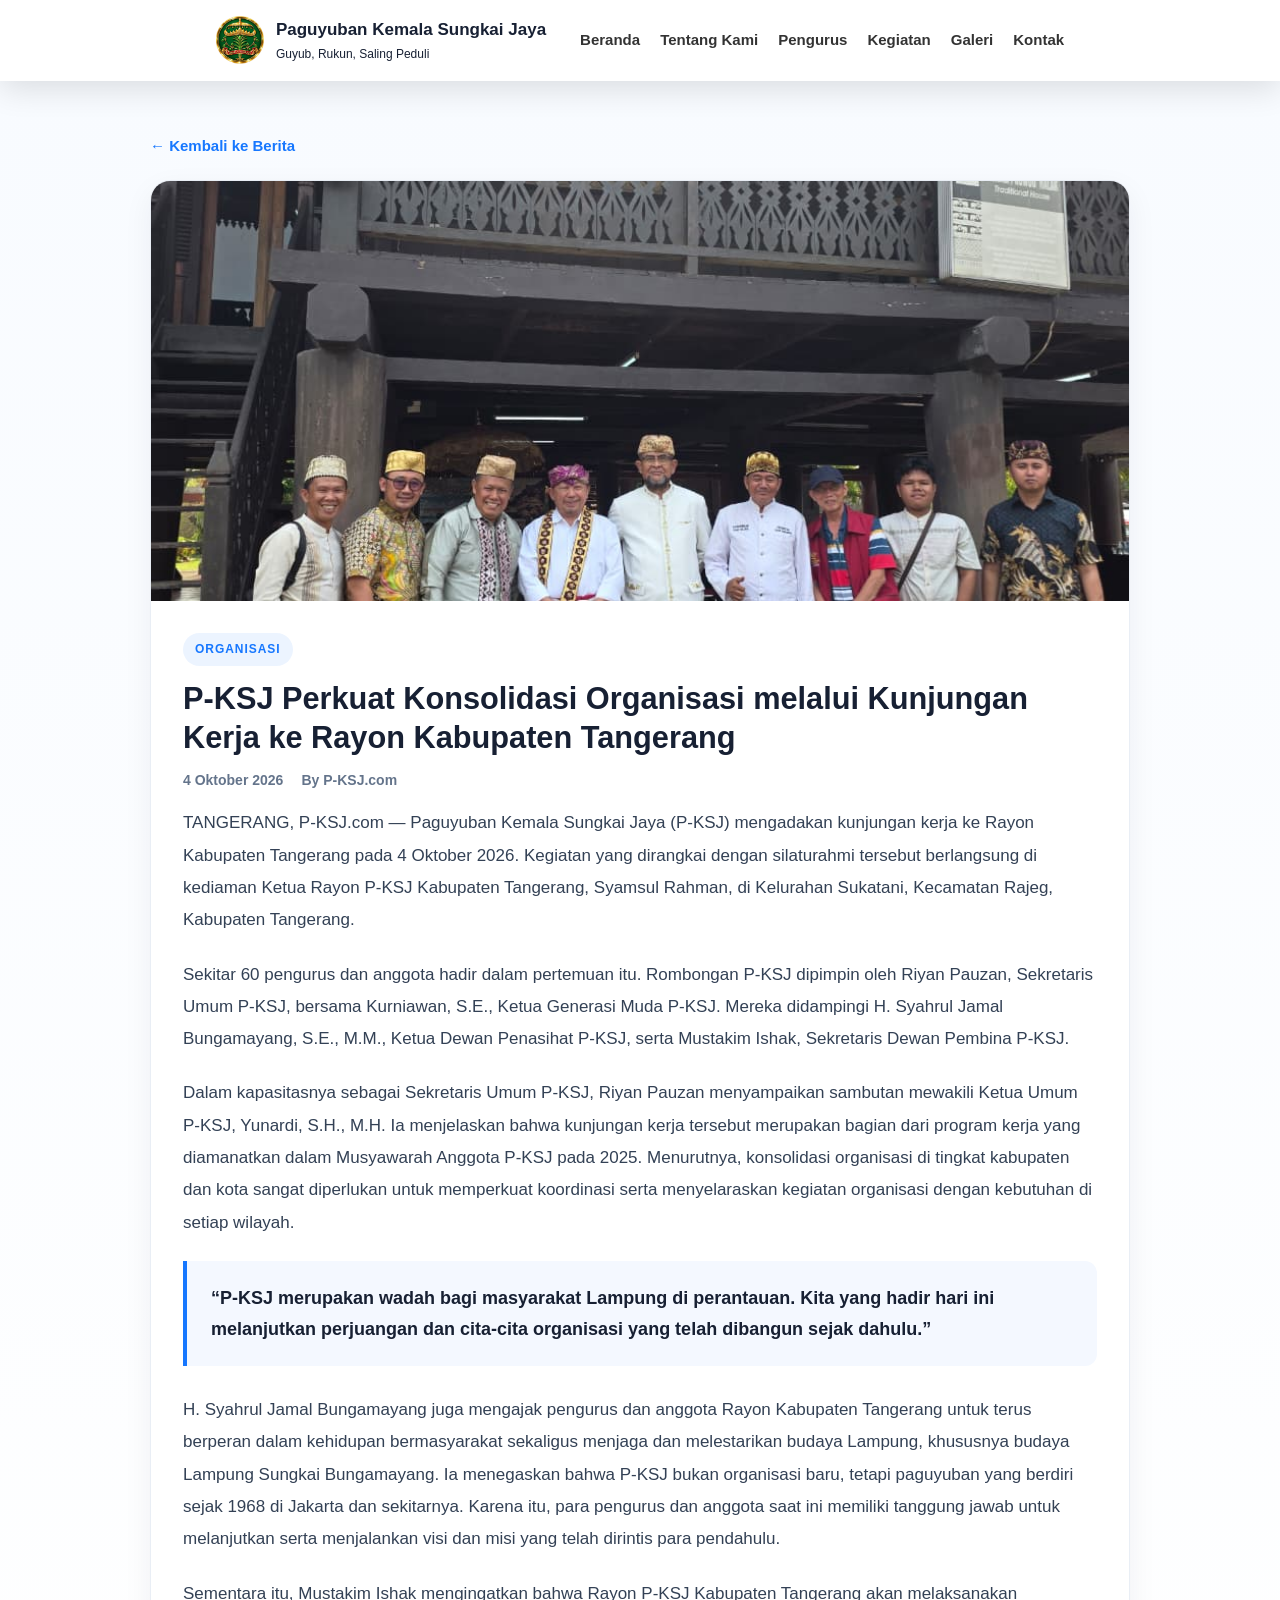
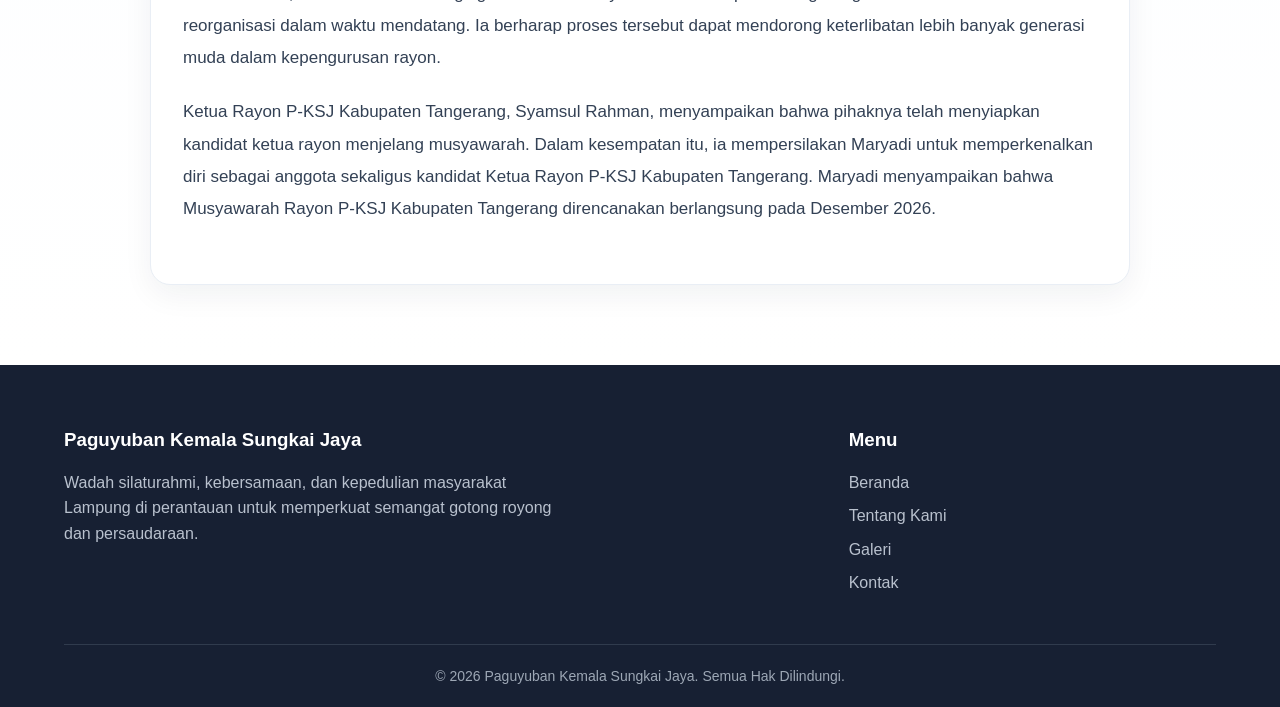
==== berita-detail.html @ 604e2c4c "artikel awal" ====
<!DOCTYPE html>
<html lang="id">

<head>
    <meta charset="UTF-8">
    <meta name="viewport" content="width=device-width, initial-scale=1.0">

    <title>P-KSJ Perkuat Konsolidasi Organisasi | Paguyuban Kemala Sungkai Jaya</title>

    <meta name="description"
        content="Kunjungan kerja P-KSJ ke rayon Kabupaten Tangerang memperkuat konsolidasi organisasi, silaturahmi, dan penguatan regenerasi pengurus.">

    <meta name="keywords"
        content="Paguyuban Kemala Sungkai Jaya, berita organisasi, kunjungan kerja, rayon Tangerang, P-KSJ">

    <meta name="author" content="Paguyuban Kemala Sungkai Jaya">

    <link rel="icon" type="image/png" href="assets/images/logo.png?v=20261005-1">
    <link rel="stylesheet" href="style.css?v=20261005-8">
</head>

<body>

    <header class="header">

        <div class="container">

            <div class="logo">
                <a href="index.html#home">
                    <img src="assets/images/logo.png"
                        alt="Logo Paguyuban Kemala Sungkai Jaya">
                    <span class="logo-copy">
                        <span class="logo-name">Paguyuban Kemala Sungkai Jaya</span>
                        <span class="logo-tagline">Guyub, Rukun, Saling Peduli</span>
                    </span>
                </a>
            </div>

            <nav class="navbar">

                <ul class="nav-menu">

                    <li>
                        <a href="index.html#home">Beranda</a>
                    </li>

                    <li>
                        <a href="index.html#tentang">Tentang Kami</a>
                    </li>

                    <li>
                        <a href="index.html#pengurus">Pengurus</a>
                    </li>

                    <li>
                        <a href="index.html#kegiatan">Kegiatan</a>
                    </li>

                    <li>
                        <a href="index.html#galeri">Galeri</a>
                    </li>

                    <li>
                        <a href="index.html#kontak">Kontak</a>
                    </li>

                </ul>

            </nav>

            <button class="menu-toggle" aria-label="Buka menu" aria-expanded="false">
                ☰
            </button>

        </div>

    </header>

    <main class="article-page">

        <div class="container article-shell">

            <a href="index.html#berita" class="back-link">
                ← Kembali ke Berita
            </a>

            <article class="article-card">

                <div class="article-hero">
                    <img src="assets/images/galeri-1.jpg"
                        alt="Kunjungan kerja P-KSJ Kabupaten Tangerang">
                </div>

                <header class="article-header">
                    <span class="article-kicker">Organisasi</span>
                    <h1>
                        P-KSJ Perkuat Konsolidasi Organisasi melalui Kunjungan Kerja ke Rayon Kabupaten Tangerang
                    </h1>
                    <div class="article-meta">
                        <span>4 Oktober 2026</span>
                        <span>By P-KSJ.com</span>
                    </div>
                </header>

                <div class="article-body">
                    <p>
                        TANGERANG, P-KSJ.com — Paguyuban Kemala Sungkai Jaya (P-KSJ) mengadakan kunjungan kerja ke Rayon Kabupaten Tangerang pada 4 Oktober 2026. Kegiatan yang dirangkai dengan silaturahmi tersebut berlangsung di kediaman Ketua Rayon P-KSJ Kabupaten Tangerang, Syamsul Rahman, di Kelurahan Sukatani, Kecamatan Rajeg, Kabupaten Tangerang.
                    </p>

                    <p>
                        Sekitar 60 pengurus dan anggota hadir dalam pertemuan itu. Rombongan P-KSJ dipimpin oleh Riyan Pauzan, Sekretaris Umum P-KSJ, bersama Kurniawan, S.E., Ketua Generasi Muda P-KSJ. Mereka didampingi H. Syahrul Jamal Bungamayang, S.E., M.M., Ketua Dewan Penasihat P-KSJ, serta Mustakim Ishak, Sekretaris Dewan Pembina P-KSJ.
                    </p>

                    <p>
                        Dalam kapasitasnya sebagai Sekretaris Umum P-KSJ, Riyan Pauzan menyampaikan sambutan mewakili Ketua Umum P-KSJ, Yunardi, S.H., M.H. Ia menjelaskan bahwa kunjungan kerja tersebut merupakan bagian dari program kerja yang diamanatkan dalam Musyawarah Anggota P-KSJ pada 2025. Menurutnya, konsolidasi organisasi di tingkat kabupaten dan kota sangat diperlukan untuk memperkuat koordinasi serta menyelaraskan kegiatan organisasi dengan kebutuhan di setiap wilayah.
                    </p>

                    <blockquote class="article-quote">
                        “P-KSJ merupakan wadah bagi masyarakat Lampung di perantauan. Kita yang hadir hari ini melanjutkan perjuangan dan cita-cita organisasi yang telah dibangun sejak dahulu.”
                    </blockquote>

                    <p>
                        H. Syahrul Jamal Bungamayang juga mengajak pengurus dan anggota Rayon Kabupaten Tangerang untuk terus berperan dalam kehidupan bermasyarakat sekaligus menjaga dan melestarikan budaya Lampung, khususnya budaya Lampung Sungkai Bungamayang. Ia menegaskan bahwa P-KSJ bukan organisasi baru, tetapi paguyuban yang berdiri sejak 1968 di Jakarta dan sekitarnya. Karena itu, para pengurus dan anggota saat ini memiliki tanggung jawab untuk melanjutkan serta menjalankan visi dan misi yang telah dirintis para pendahulu.
                    </p>

                    <p>
                        Sementara itu, Mustakim Ishak mengingatkan bahwa Rayon P-KSJ Kabupaten Tangerang akan melaksanakan reorganisasi dalam waktu mendatang. Ia berharap proses tersebut dapat mendorong keterlibatan lebih banyak generasi muda dalam kepengurusan rayon.
                    </p>

                    <p>
                        Ketua Rayon P-KSJ Kabupaten Tangerang, Syamsul Rahman, menyampaikan bahwa pihaknya telah menyiapkan kandidat ketua rayon menjelang musyawarah. Dalam kesempatan itu, ia mempersilakan Maryadi untuk memperkenalkan diri sebagai anggota sekaligus kandidat Ketua Rayon P-KSJ Kabupaten Tangerang. Maryadi menyampaikan bahwa Musyawarah Rayon P-KSJ Kabupaten Tangerang direncanakan berlangsung pada Desember 2026.
                    </p>
                </div>

            </article>

        </div>

    </main>

    <footer class="footer">

        <div class="container">

            <div class="footer-content">

                <div class="footer-about">
                    <h3>Paguyuban Kemala Sungkai Jaya</h3>
                    <p>
                        Wadah silaturahmi, kebersamaan, dan kepedulian masyarakat Lampung di perantauan untuk memperkuat semangat gotong royong dan persaudaraan.
                    </p>
                </div>

                <div class="footer-menu">
                    <h3>Menu</h3>
                    <ul>
                        <li><a href="index.html#home">Beranda</a></li>
                        <li><a href="index.html#tentang">Tentang Kami</a></li>
                        <li><a href="index.html#galeri">Galeri</a></li>
                        <li><a href="index.html#kontak">Kontak</a></li>
                    </ul>
                </div>

            </div>

            <div class="footer-bottom">
                <p>
                    &copy; <span id="year">2026</span>
                    Paguyuban Kemala Sungkai Jaya. Semua Hak Dilindungi.
                </p>
            </div>

        </div>

    </footer>

    <script>
        const menuToggle = document.querySelector('.menu-toggle');
        const navbar = document.querySelector('.navbar');
        const navLinks = document.querySelectorAll('.nav-menu a');

        if (menuToggle && navbar) {
            menuToggle.addEventListener('click', () => {
                const isOpen = navbar.classList.toggle('active');
                menuToggle.setAttribute('aria-expanded', String(isOpen));
                menuToggle.textContent = isOpen ? '✕' : '☰';
            });

            navLinks.forEach((link) => {
                link.addEventListener('click', () => {
                    if (window.innerWidth <= 768) {
                        navbar.classList.remove('active');
                        menuToggle.setAttribute('aria-expanded', 'false');
                        menuToggle.textContent = '☰';
                    }
                });
            });
        }

        const yearNode = document.getElementById('year');
        if (yearNode) {
            yearNode.textContent = new Date().getFullYear();
        }
    </script>

</body>

</html>
---- style.css ----
/* =========================================================
   RESET & DASAR
========================================================= */

* {
    margin: 0;
    padding: 0;
    box-sizing: border-box;
}

html {
    scroll-behavior: smooth;
}

body {
    font-family: Arial, sans-serif;
    line-height: 1.6;
    color: #333;
    background: #ffffff;
}

img {
    max-width: 100%;
    display: block;
}

a {
    text-decoration: none;
    color: inherit;
}

ul {
    list-style: none;
}

.container {
    width: 90%;
    max-width: 1200px;
    margin: 0 auto;
}

.scroll-progress {
    display: none;
}

@media (max-width: 992px) {
    .scroll-progress {
        position: fixed;
        top: 0;
        right: 0;
        left: 0;
        z-index: 1201;
        display: block;
        height: 3px;
        overflow: hidden;
        background: rgba(23, 32, 51, 0.12);
        pointer-events: none;
    }

    .scroll-progress-bar {
        display: block;
        width: 100%;
        height: 100%;
        transform: scaleX(0);
        transform-origin: left center;
        background: #1677ff;
        will-change: transform;
    }
}


/* =========================================================
   HEADER
========================================================= */

.header {
    width: 100%;
    position: sticky;
    top: 0;
    z-index: 1000;
    background: rgba(255, 255, 255, 0.92);
    border-bottom: 1px solid rgba(15, 23, 42, 0.06);
    box-shadow: 0 8px 24px rgba(15, 23, 42, 0.08);
    transition: all 0.3s ease;
}

.header .container {
    min-height: 80px;
    display: flex;
    align-items: center;
    justify-content: center;
    gap: 34px;
    position: relative;
}

@supports ((backdrop-filter: blur(12px)) or (-webkit-backdrop-filter: blur(12px))) {
    .header {
        background: rgba(255, 255, 255, 0.18);
        border-bottom: 1px solid rgba(255, 255, 255, 0.25);
        -webkit-backdrop-filter: blur(16px);
        backdrop-filter: blur(16px);
        box-shadow: 0 8px 32px rgba(0, 0, 0, 0.12);
    }
}

.header.is-over-hero {
    background: transparent;
    border-bottom-color: transparent;
    box-shadow: none;
    -webkit-backdrop-filter: none;
    backdrop-filter: none;
}

.header.is-over-hero .logo-name,
.header.is-over-hero .logo-tagline,
.header.is-over-hero .nav-menu a,
.header.is-over-hero .menu-toggle {
    color: #ffffff;
    text-shadow: 0 1px 3px rgba(0, 0, 0, 0.78);
}

.header.is-over-hero .navbar.active .nav-menu a {
    color: #172033;
    text-shadow: none;
}


/* LOGO */

.logo a {
    display: flex;
    align-items: center;
    gap: 12px;
    white-space: nowrap;
}

.logo-copy {
    display: flex;
    flex-direction: column;
    gap: 2px;
}

.logo img {
    width: 48px;
    height: 48px;
    object-fit: contain;
}

.logo-name {
    color: #172033;
    font-size: 17px;
    font-weight: 700;
}

.logo-tagline {
    color: #64748b;
    font-size: 12px;
    font-weight: 500;
}


/* NAVBAR */

.navbar {
    display: flex;
    align-items: center;
    min-width: 0;
}

.nav-menu {
    display: flex;
    align-items: center;
    gap: 20px;
}

.nav-menu a {
    display: inline-block;
    position: relative;
    font-size: 15px;
    font-weight: 600;
    color: var(--header-text-color, #333333);
    text-shadow: var(--header-text-shadow, 0 1px 2px rgba(255, 255, 255, 0.9));
    transition: color 0.35s ease-in-out, text-shadow 0.35s ease-in-out;
}

.nav-menu a:hover {
    color: var(--header-text-color, #1677ff);
}

.nav-menu a::after {
    content: "";
    position: absolute;
    right: 0;
    bottom: -4px;
    left: 0;
    height: 2px;
    border-radius: 2px;
    background: currentColor;
    opacity: 0;
    transform: scaleX(0);
    transform-origin: center;
    transition: transform 0.32s ease, opacity 0.2s ease;
}

.nav-menu a:hover::after,
.nav-menu a:focus-visible::after {
    opacity: 1;
    transform: scaleX(1);
}

.logo-name,
.logo-tagline {
    color: var(--header-text-color, #172033);
    text-shadow: var(--header-text-shadow, 0 1px 2px rgba(255, 255, 255, 0.9));
    transition: color 0.35s ease-in-out, text-shadow 0.35s ease-in-out;
}


/* MOBILE MENU BUTTON */

.menu-toggle {
    display: none;
    border: none;
    background: transparent;
    font-size: 28px;
    cursor: pointer;
}

@media (min-width: 769px) and (max-width: 1100px) {
    .header .container {
        gap: 14px;
    }

    .logo-name {
        font-size: 14px;
    }

    .logo-tagline {
        font-size: 10.5px;
    }

    .nav-menu {
        gap: 10px;
    }

    .nav-menu a {
        font-size: 13px;
    }
}


/* =========================================================
   HERO
========================================================= */

.hero {
    --hero-header-overlap: 81px;
    position: relative;
    isolation: isolate;
    overflow: hidden;
    min-height: 100vh;
    min-height: 100svh;
    margin-top: calc(-1 * var(--hero-header-overlap));
    display: flex;
    align-items: center;
    background:
        linear-gradient(
            135deg,
            #f4f9ff 0%,
            #ffffff 100%
        );
    padding: calc(80px + var(--hero-header-overlap)) 0 80px;
}

.hero::before {
    position: absolute;
    inset: 0;
    z-index: -1;
    background: linear-gradient(
        90deg,
        rgba(7, 12, 20, 0.62) 0%,
        rgba(7, 12, 20, 0.48) 58%,
        rgba(7, 12, 20, 0.32) 100%
    );
    content: "";
}

.hero::after {
    position: absolute;
    inset: 0;
    z-index: 0;
    background: #000000;
    opacity: var(--hero-scroll-shade, 0);
    pointer-events: none;
    content: "";
}

.hero-video {
    position: absolute;
    inset: 0;
    z-index: -2;
    width: 100%;
    height: 100%;
    object-fit: cover;
    object-position: center center;
}

.hero-container {
    display: grid;
    position: relative;
    z-index: 1;
    grid-template-columns: minmax(0, 1fr);
    align-items: center;
    gap: 0;
}

.hero-content {
    max-width: 760px;
}

.hero-badge {
    display: inline-block;
    padding: 8px 16px;
    border-radius: 30px;
    background: #e8f2ff;
    color: #1677ff;
    font-size: 14px;
    font-weight: 600;
    margin-bottom: 20px;
}

.hero h1 {
    font-size: 52px;
    font-weight: 800;
    line-height: 1.08;
    margin-bottom: 22px;
    color: #ffffff;
}

.hero h1 span {
    display: block;
    color: #f3bd43;
}

.hero p {
    font-size: 17px;
    color: #f5f6f8;
    margin-bottom: 30px;
    max-width: 580px;
}


/* HERO BUTTON */

.hero-buttons {
    display: flex;
    gap: 15px;
    flex-wrap: wrap;
}

.btn {
    display: inline-flex;
    align-items: center;
    justify-content: center;
    padding: 13px 25px;
    border-radius: 8px;
    font-size: 15px;
    font-weight: 600;
    transition: 0.3s ease;
}

.btn-primary {
    background: #1677ff;
    color: #ffffff;
}

.btn-primary:hover {
    background: #ffffff;
    color: #1677ff;
    box-shadow: inset 0 0 0 1px #1677ff;
    transform: translateY(-2px);
}

.btn-secondary {
    border: 1px solid #1677ff;
    color: #1677ff;
    background: #ffffff;
}

.btn-secondary:hover {
    background: #1677ff;
    color: #ffffff;
}


/* HERO IMAGE */

.hero-image {
    display: flex;
    justify-content: center;
}

.hero-image[hidden] {
    display: none;
}

.hero-image img {
    width: 100%;
    max-width: 520px;
    height: 450px;
    object-fit: cover;
    border-radius: 20px;
}


/* =========================================================
   SECTION UMUM
========================================================= */

section {
    padding: 90px 0;
}

.section-heading {
    text-align: center;
    max-width: 750px;
    margin: 0 auto 50px;
}

.section-subtitle {
    display: inline-block;
    color: #1677ff;
    font-size: 14px;
    font-weight: 700;
    text-transform: uppercase;
    letter-spacing: 1px;
    margin-bottom: 10px;
}

.section-heading h2 {
    font-size: 36px;
    line-height: 1.2;
    color: #172033;
    margin-bottom: 15px;
}

.section-heading p {
    color: #666666;
}


/* =========================================================
   SAMBUTAN
========================================================= */

.sambutan {
    background: #ffffff;
}

.sambutan-content {
    display: grid;
    grid-template-columns: 1fr 1fr;
    align-items: center;
    gap: 60px;
}

.sambutan-image img {
    width: 100%;
    height: 400px;
    object-fit: cover;
    border-radius: 18px;
}

.sambutan-text p {
    color: #666666;
    margin-bottom: 15px;
}


/* =========================================================
   TENTANG
========================================================= */

.tentang {
    background: #f7faff;
}

.tentang-content {
    max-width: 850px;
    margin: auto;
}

.tentang-content p {
    color: #666666;
    margin-bottom: 18px;
    font-size: 16px;
}


/* =========================================================
   VISI & MISI
========================================================= */

.visi-misi {
    background: #ffffff;
}

.visi-misi-grid {
    display: grid;
    grid-template-columns: 1fr 1fr;
    gap: 30px;
}

.visi-box,
.misi-box {
    padding: 35px;
    border-radius: 18px;
    background: #f7faff;
    border: 1px solid #e6eef8;
}

.visi-box h3,
.misi-box h3 {
    font-size: 25px;
    color: #1677ff;
    margin-bottom: 15px;
}

.visi-box p,
.misi-box li {
    color: #666666;
}

.misi-box ul {
    list-style: disc;
    padding-left: 20px;
}

.misi-box li {
    margin-bottom: 10px;
}


/* =========================================================
   PENGURUS
========================================================= */

.pengurus {
    background: #f7faff;
}

.pengurus-grid {
    display: grid;
    grid-template-columns: repeat(4, 1fr);
    gap: 25px;
}

.pengurus-card {
    background: #ffffff;
    border-radius: 16px;
    overflow: hidden;
    border: 1px solid #e9eef5;
    transition: 0.3s ease;
}

.pengurus-card:hover {
    transform: translateY(-5px);
}

.pengurus-image img {
    width: 100%;
    height: 280px;
    object-fit: cover;
}

.pengurus-info {
    padding: 20px;
    text-align: center;
}

.pengurus-info h3 {
    font-size: 18px;
    color: #172033;
    margin-bottom: 5px;
}

.pengurus-info span {
    color: #1677ff;
    font-size: 14px;
}

@media (min-width: 769px) {
    .pengurus-grid > .pengurus-card:nth-child(1) {
        order: 2;
    }

    .pengurus-grid > .pengurus-card:nth-child(2) {
        order: 3;
    }

    .pengurus-grid > .pengurus-card:nth-child(3) {
        order: 1;
    }

    .pengurus-grid > .pengurus-card:nth-child(4) {
        order: 4;
    }
}


/* =========================================================
   KEGIATAN
========================================================= */

.kegiatan {
    background: #ffffff;
}

.kegiatan-slider {
    display: grid;
    width: 100vw;
    height: clamp(560px, 70vh, 760px);
    margin-left: calc(50% - 50vw);
    grid-template-columns: minmax(0, 49fr) minmax(0, 51fr);
    align-items: stretch;
    gap: 0;
    overflow: hidden;
    background: #f5f7fa;
}

.kegiatan-visual {
    position: relative;
    min-width: 0;
    height: 100%;
    min-height: 0;
    overflow: hidden;
    background: #e7eef7;
}

.kegiatan-feature-image {
    display: block;
    width: 100%;
    height: 100%;
    min-height: 0;
    object-fit: cover;
    transition: opacity 0.25s ease, transform 0.5s ease;
}

.kegiatan-feature-image.is-changing {
    opacity: 0.18;
    transform: scale(1.02);
}

.kegiatan-counter {
    position: absolute;
    right: 18px;
    bottom: 18px;
    padding: 8px 11px;
    background: rgba(23, 32, 51, 0.76);
    color: #ffffff;
    font-size: 12px;
    font-weight: 700;
}

.kegiatan-carousel {
    z-index: 2;
    display: flex;
    width: calc(100% + clamp(110px, 9vw, 176px));
    height: 100%;
    min-width: 0;
    margin-left: clamp(-176px, -9vw, -110px);
    flex-direction: column;
    justify-content: center;
    overflow: hidden;
}

.kegiatan-viewport {
    flex: 0 0 clamp(340px, 42vh, 450px);
    height: clamp(340px, 42vh, 450px);
    min-width: 0;
    overflow: hidden;
    overflow-y: hidden;
    scrollbar-width: none;
}

.kegiatan-viewport::-webkit-scrollbar {
    display: none;
}

.kegiatan-track {
    position: relative;
    display: flex;
    width: max-content;
    height: 100%;
    gap: clamp(14px, 1.2vw, 24px);
    transition: transform 0.42s cubic-bezier(0.22, 0.61, 0.36, 1);
}

.kegiatan-card {
    flex: 0 0 clamp(250px, 19vw, 365px);
    height: 100%;
    min-height: 0;
    overflow: hidden;
    border: 1px solid #e4eaf2;
    border-radius: 8px;
    background: #ffffff;
    color: #172033;
    transition: background-color 0.3s ease, border-color 0.3s ease, color 0.3s ease, transform 0.3s ease;
}

.kegiatan-card.is-active {
    transform: translateY(-4px);
    border-color: #1677ff;
    background: #164fc6;
    color: #ffffff;
}

.kegiatan-card-heading {
    height: 100%;
    margin: 0;
}

.kegiatan-select {
    display: flex;
    width: 100%;
    height: 100%;
    min-height: 0;
    flex-direction: column;
    align-items: flex-start;
    padding: clamp(26px, 3vw, 40px);
    border: 0;
    background: transparent;
    color: inherit;
    text-align: left;
    cursor: pointer;
}

.kegiatan-select:focus-visible,
.kegiatan-control:focus-visible {
    outline: 3px solid #e3b651;
    outline-offset: 3px;
}

.kegiatan-category {
    color: #1677ff;
    font-size: 12px;
    font-weight: 700;
}

.kegiatan-card.is-active .kegiatan-category {
    color: #ffffff;
}

.kegiatan-card-title {
    display: block;
    margin-top: 18px;
    font-size: 22px;
    font-weight: 700;
    line-height: 1.2;
}

.kegiatan-card-title::after {
    display: block;
    width: 36px;
    height: 3px;
    margin-top: 18px;
    background: currentColor;
    content: "";
}

.kegiatan-description {
    display: block;
    margin-top: 18px;
    color: #596579;
    font-size: 14px;
    font-weight: 400;
    line-height: 1.6;
}

.kegiatan-card.is-active .kegiatan-description {
    color: rgba(255, 255, 255, 0.9);
}

.kegiatan-arrow {
    align-self: flex-end;
    margin-top: auto;
    font-size: 25px;
    line-height: 1;
}

.kegiatan-controls {
    display: flex;
    justify-content: flex-end;
    gap: 10px;
    margin-top: 24px;
    padding-right: clamp(24px, 12vw, 230px);
}

.kegiatan-control {
    display: grid;
    width: 44px;
    height: 44px;
    place-items: center;
    border: 1px solid #cbd5e1;
    background: #ffffff;
    color: #172033;
    font-size: 22px;
    cursor: pointer;
    transition: background-color 0.2s ease, color 0.2s ease, border-color 0.2s ease;
}

.kegiatan-control:hover {
    border-color: #1677ff;
    background: #1677ff;
    color: #ffffff;
}


/* =========================================================
   GALERI
========================================================= */

.galeri {
    background: #f7faff;
}

.galeri-grid {
    display: grid;
    grid-template-columns: repeat(3, 1fr);
    gap: 15px;
}

.galeri-item {
    overflow: hidden;
    border-radius: 14px;
}

.galeri-item img {
    width: 100%;
    height: 250px;
    object-fit: cover;
    transition: 0.4s ease;
}

.galeri-item:hover img {
    transform: scale(1.05);
}


/* =========================================================
   BERITA
========================================================= */

.berita {
    background: #ffffff;
}

.berita-grid {
    display: grid;
    grid-template-columns: repeat(3, 1fr);
    gap: 25px;
}

.berita-card {
    border: 1px solid #e9eef5;
    border-radius: 16px;
    overflow: hidden;
    background: #ffffff;
}

.berita-card > img {
    width: 100%;
    height: 220px;
    object-fit: cover;
}

.berita-content {
    padding: 22px;
}

.berita-content span {
    color: #1677ff;
    font-size: 13px;
    font-weight: 700;
}

.berita-content h3 {
    font-size: 20px;
    margin: 8px 0;
    color: #172033;
}

.berita-content p {
    color: #666666;
    font-size: 14px;
    margin-bottom: 15px;
}

.berita-content a {
    color: #1677ff;
    font-size: 14px;
    font-weight: 700;
}


/* =========================================================
   ARTIKEL BERITA
========================================================= */

.article-page {
    background: linear-gradient(180deg, #f8fbff 0%, #ffffff 100%);
    padding: 52px 0 80px;
}

.article-shell {
    max-width: 980px;
}

.back-link {
    display: inline-block;
    margin-bottom: 22px;
    color: #1677ff;
    font-weight: 700;
    font-size: 15px;
}

.article-card {
    background: #ffffff;
    border: 1px solid #e9eef5;
    border-radius: 20px;
    overflow: hidden;
    box-shadow: 0 10px 30px rgba(23, 32, 51, 0.06);
}

.article-hero img {
    width: 100%;
    height: 420px;
    object-fit: cover;
}

.article-header {
    padding: 32px 32px 16px;
}

.article-kicker {
    display: inline-block;
    background: rgba(22, 119, 255, 0.08);
    color: #1677ff;
    font-size: 12px;
    font-weight: 700;
    letter-spacing: 0.08em;
    text-transform: uppercase;
    padding: 7px 12px;
    border-radius: 999px;
    margin-bottom: 14px;
}

.article-header h1 {
    font-size: clamp(28px, 2.4vw, 42px);
    line-height: 1.25;
    color: #172033;
    margin-bottom: 12px;
}

.article-meta {
    display: flex;
    flex-wrap: wrap;
    gap: 18px;
    color: #64748b;
    font-size: 14px;
    font-weight: 600;
}

.article-body {
    padding: 0 32px 36px;
}

.article-body p {
    color: #334155;
    font-size: 17px;
    line-height: 1.9;
    margin-bottom: 22px;
}

.article-quote {
    margin: 20px 0 28px;
    padding: 22px 24px;
    border-left: 4px solid #1677ff;
    background: #f4f8ff;
    color: #172033;
    font-size: 18px;
    line-height: 1.7;
    font-weight: 600;
    border-radius: 0 12px 12px 0;
}


/* =========================================================
   KONTAK
========================================================= */

.kontak {
    background: #f7faff;
}

.kontak-grid {
    display: grid;
    grid-template-columns: repeat(3, 1fr);
    gap: 25px;
}

.kontak-item {
    background: #ffffff;
    padding: 30px;
    border-radius: 16px;
    text-align: center;
    border: 1px solid #e9eef5;
}

.kontak-item h3 {
    color: #1677ff;
    margin-bottom: 10px;
}

.kontak-item p {
    color: #666666;
}


/* =========================================================
   FOOTER
========================================================= */

.footer {
    background: #172033;
    color: #ffffff;
    padding: 60px 0 20px;
}

.footer-content {
    display: grid;
    grid-template-columns: 2fr 1fr;
    gap: 50px;
    padding-bottom: 40px;
}

.footer h3 {
    margin-bottom: 15px;
}

.footer-about p {
    color: #b9c1ce;
    max-width: 500px;
}

.footer-menu ul li {
    margin-bottom: 8px;
}

.footer-menu a {
    color: #b9c1ce;
    transition: 0.3s ease;
}

.footer-menu a:hover {
    color: #ffffff;
}

.footer-bottom {
    border-top: 1px solid #303b4d;
    padding-top: 20px;
    text-align: center;
}

.footer-bottom p {
    color: #9da7b5;
    font-size: 14px;
}


/* =========================================================
   RESPONSIVE TABLET
========================================================= */

@media (max-width: 992px) {

    .header .container {
        gap: 22px;
    }

    .logo-name {
        font-size: 15px;
    }

    .nav-menu {
        gap: 12px;
    }

    .nav-menu a {
        font-size: 14px;
    }

    .hero h1 {
        font-size: 42px;
    }

    .hero-container,
    .sambutan-content {
        gap: 35px;
    }

    .pengurus-grid {
        grid-template-columns: repeat(2, 1fr);
    }

    .berita-grid {
        grid-template-columns: repeat(2, 1fr);
    }

    .kegiatan-slider {
        width: 100%;
        height: auto;
        min-height: 0;
        margin-left: 0;
        grid-template-columns: 1fr;
        gap: 18px;
        overflow: visible;
    }

    .kegiatan-visual {
        height: min(58vw, 360px);
        min-height: 260px;
    }

    .kegiatan-feature-image {
        height: 100%;
        min-height: 0;
    }

    .kegiatan-carousel {
        width: 100%;
        height: auto;
        margin-left: 0;
        overflow: visible;
    }

    .kegiatan-viewport {
        flex: none;
        height: 320px;
    }

    .kegiatan-track {
        height: 100%;
    }

    .kegiatan-card {
        flex-basis: clamp(250px, 40vw, 320px);
    }

    .kegiatan-select {
        padding: 28px 24px 22px;
    }

    .kegiatan-controls {
        padding-right: 0;
    }

}


/* =========================================================
   RESPONSIVE HP
========================================================= */

@media (max-width: 768px) {

    .header .container {
        min-height: 70px;
        position: relative;
        justify-content: space-between;
        gap: 12px;
    }

    .logo-name {
        max-width: 100%;
        white-space: normal;
        line-height: 1.25;
        font-size: 13px;
    }

    .logo-copy {
        max-width: 180px;
        white-space: normal;
    }

    .logo-tagline {
        font-size: 10px;
    }

    .logo img {
        width: 42px;
        height: 42px;
    }

    .menu-toggle {
        display: block;
        background: rgba(22, 119, 255, 0.08);
        color: #1f2937;
        border: 1px solid rgba(22, 119, 255, 0.15);
        border-radius: 10px;
        width: 42px;
        height: 42px;
        line-height: 1;
        font-size: 24px;
        padding: 0;
        transition: all 0.3s ease;
    }

    .navbar {
        display: none;
        position: absolute;
        top: calc(100% + 10px);
        right: 0;
        left: 0;
        background: rgba(255, 255, 255, 0.92);
        border: 1px solid rgba(15, 23, 42, 0.08);
        border-radius: 14px;
        box-shadow: 0 12px 30px rgba(15, 23, 42, 0.12);
        padding: 10px 14px;
    }

    .navbar.active {
        display: block;
    }

    .nav-menu {
        flex-direction: column;
        align-items: flex-start;
        gap: 8px;
        padding: 4px 0;
    }

    .nav-menu a {
        display: block;
        width: 100%;
        padding: 10px 8px;
        border-radius: 8px;
    }

    .nav-menu a:hover {
        background: rgba(22, 119, 255, 0.06);
    }

    .hero {
        --hero-header-overlap: 71px;
        min-height: 100vh;
        min-height: 100svh;
        padding: calc(60px + var(--hero-header-overlap)) 0 60px;
    }

    .hero-container,
    .sambutan-content,
    .visi-misi-grid {
        grid-template-columns: 1fr;
    }

    .hero-content {
        text-align: center;
        margin: auto;
    }

    .hero h1 {
        font-size: 38px;
    }

    .hero-buttons {
        justify-content: center;
    }

    .hero-image img {
        height: 350px;
    }

    section {
        padding: 70px 0;
    }

    .section-heading h2 {
        font-size: 30px;
    }

    .pengurus-grid,
    .galeri-grid,
    .berita-grid,
    .kontak-grid {
        grid-template-columns: 1fr;
    }

    .kegiatan-visual {
        height: 68vw;
        min-height: 230px;
    }

    .kegiatan-viewport {
        height: 300px;
    }

    .kegiatan-card {
        flex-basis: min(78vw, 290px);
    }

    .kegiatan-select {
        padding: 24px 22px 20px;
    }

    .footer-content {
        grid-template-columns: 1fr;
    }

}


/* =========================================================
   HP KECIL
========================================================= */

@media (max-width: 480px) {

    .container {
        width: 92%;
    }

    .kegiatan-visual {
        height: 60vw;
        min-height: 200px;
    }

    .kegiatan-viewport {
        height: 290px;
    }

    .hero h1 {
        font-size: 32px;
    }

    .hero p {
        font-size: 15px;
    }

    .hero-image img {
        height: 280px;
    }

    .btn {
        width: 100%;
    }

}
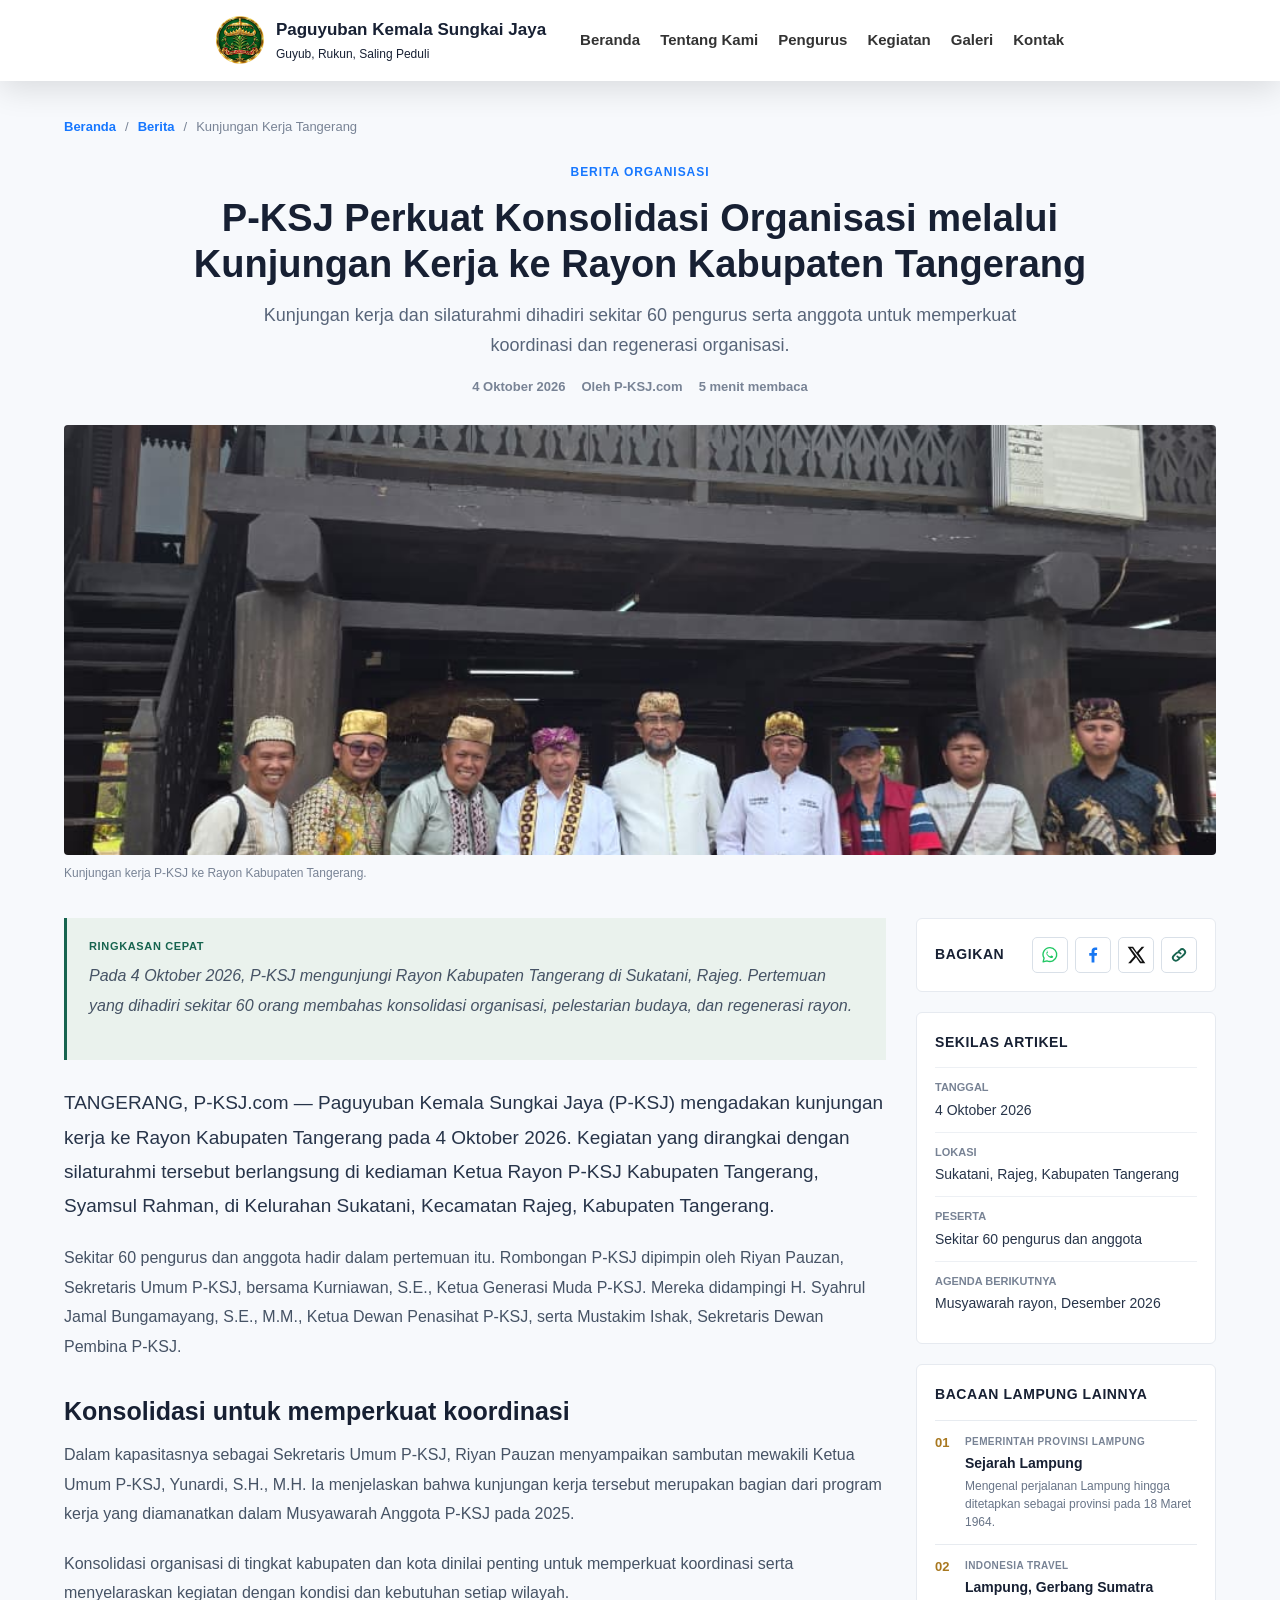
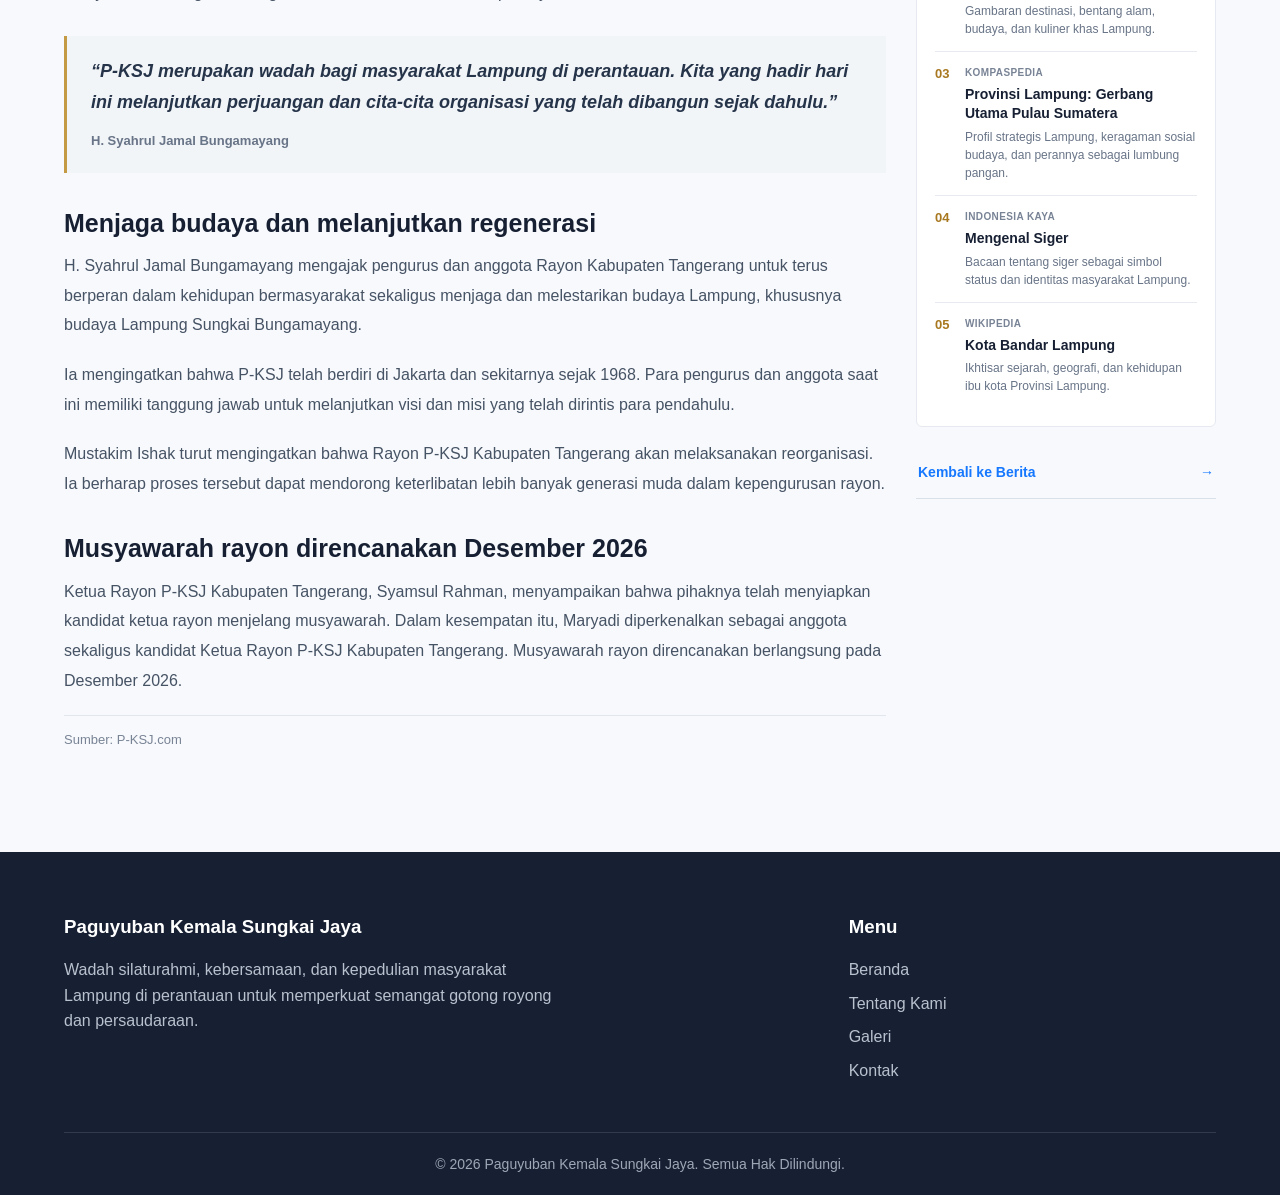
==== commit d200a597: "update design artikel" ====
--- a/berita-detail.html
+++ b/berita-detail.html
@@ -16,7 +16,7 @@
     <meta name="author" content="Paguyuban Kemala Sungkai Jaya">
 
     <link rel="icon" type="image/png" href="assets/images/logo.png?v=20261005-1">
-    <link rel="stylesheet" href="style.css?v=20261005-8">
+    <link rel="stylesheet" href="style.css?v=20261007-6">
 </head>
 
 <body>
@@ -80,30 +80,47 @@
 
         <div class="container article-shell">
 
-            <a href="index.html#berita" class="back-link">
-                ← Kembali ke Berita
-            </a>
-
-            <article class="article-card">
-
-                <div class="article-hero">
-                    <img src="assets/images/galeri-1.jpg"
-                        alt="Kunjungan kerja P-KSJ Kabupaten Tangerang">
+            <nav class="article-breadcrumb" aria-label="Breadcrumb">
+                <a href="index.html#home">Beranda</a>
+                <span aria-hidden="true">/</span>
+                <a href="index.html#berita">Berita</a>
+                <span aria-hidden="true">/</span>
+                <span>Kunjungan Kerja Tangerang</span>
+            </nav>
+
+            <header class="article-heading">
+                <span class="article-kicker">Berita Organisasi</span>
+                <h1>
+                    P-KSJ Perkuat Konsolidasi Organisasi melalui Kunjungan Kerja ke Rayon Kabupaten Tangerang
+                </h1>
+                <p class="article-deck">
+                    Kunjungan kerja dan silaturahmi dihadiri sekitar 60 pengurus serta anggota untuk memperkuat koordinasi dan regenerasi organisasi.
+                </p>
+                <div class="article-meta">
+                    <span>4 Oktober 2026</span>
+                    <span>Oleh P-KSJ.com</span>
+                    <span>5 menit membaca</span>
                 </div>
-
-                <header class="article-header">
-                    <span class="article-kicker">Organisasi</span>
-                    <h1>
-                        P-KSJ Perkuat Konsolidasi Organisasi melalui Kunjungan Kerja ke Rayon Kabupaten Tangerang
-                    </h1>
-                    <div class="article-meta">
-                        <span>4 Oktober 2026</span>
-                        <span>By P-KSJ.com</span>
-                    </div>
-                </header>
-
-                <div class="article-body">
-                    <p>
+            </header>
+
+            <figure class="article-cover">
+                <img src="assets/images/galeri-1.jpg"
+                    alt="Pengurus dan anggota P-KSJ dalam kunjungan kerja ke Kabupaten Tangerang">
+                <figcaption>Kunjungan kerja P-KSJ ke Rayon Kabupaten Tangerang.</figcaption>
+            </figure>
+
+            <div class="article-layout">
+
+                <article class="article-body">
+
+                    <aside class="article-summary">
+                        <span>Ringkasan cepat</span>
+                        <p>
+                            Pada 4 Oktober 2026, P-KSJ mengunjungi Rayon Kabupaten Tangerang di Sukatani, Rajeg. Pertemuan yang dihadiri sekitar 60 orang membahas konsolidasi organisasi, pelestarian budaya, dan regenerasi rayon.
+                        </p>
+                    </aside>
+
+                    <p class="article-lead">
                         TANGERANG, P-KSJ.com — Paguyuban Kemala Sungkai Jaya (P-KSJ) mengadakan kunjungan kerja ke Rayon Kabupaten Tangerang pada 4 Oktober 2026. Kegiatan yang dirangkai dengan silaturahmi tersebut berlangsung di kediaman Ketua Rayon P-KSJ Kabupaten Tangerang, Syamsul Rahman, di Kelurahan Sukatani, Kecamatan Rajeg, Kabupaten Tangerang.
                     </p>
 
@@ -111,28 +128,143 @@
                         Sekitar 60 pengurus dan anggota hadir dalam pertemuan itu. Rombongan P-KSJ dipimpin oleh Riyan Pauzan, Sekretaris Umum P-KSJ, bersama Kurniawan, S.E., Ketua Generasi Muda P-KSJ. Mereka didampingi H. Syahrul Jamal Bungamayang, S.E., M.M., Ketua Dewan Penasihat P-KSJ, serta Mustakim Ishak, Sekretaris Dewan Pembina P-KSJ.
                     </p>
 
-                    <p>
-                        Dalam kapasitasnya sebagai Sekretaris Umum P-KSJ, Riyan Pauzan menyampaikan sambutan mewakili Ketua Umum P-KSJ, Yunardi, S.H., M.H. Ia menjelaskan bahwa kunjungan kerja tersebut merupakan bagian dari program kerja yang diamanatkan dalam Musyawarah Anggota P-KSJ pada 2025. Menurutnya, konsolidasi organisasi di tingkat kabupaten dan kota sangat diperlukan untuk memperkuat koordinasi serta menyelaraskan kegiatan organisasi dengan kebutuhan di setiap wilayah.
+                    <h2>Konsolidasi untuk memperkuat koordinasi</h2>
+
+                    <p>
+                        Dalam kapasitasnya sebagai Sekretaris Umum P-KSJ, Riyan Pauzan menyampaikan sambutan mewakili Ketua Umum P-KSJ, Yunardi, S.H., M.H. Ia menjelaskan bahwa kunjungan kerja tersebut merupakan bagian dari program kerja yang diamanatkan dalam Musyawarah Anggota P-KSJ pada 2025.
+                    </p>
+
+                    <p>
+                        Konsolidasi organisasi di tingkat kabupaten dan kota dinilai penting untuk memperkuat koordinasi serta menyelaraskan kegiatan dengan kondisi dan kebutuhan setiap wilayah.
                     </p>
 
                     <blockquote class="article-quote">
-                        “P-KSJ merupakan wadah bagi masyarakat Lampung di perantauan. Kita yang hadir hari ini melanjutkan perjuangan dan cita-cita organisasi yang telah dibangun sejak dahulu.”
+                        <p>“P-KSJ merupakan wadah bagi masyarakat Lampung di perantauan. Kita yang hadir hari ini melanjutkan perjuangan dan cita-cita organisasi yang telah dibangun sejak dahulu.”</p>
+                        <cite>H. Syahrul Jamal Bungamayang</cite>
                     </blockquote>
 
-                    <p>
-                        H. Syahrul Jamal Bungamayang juga mengajak pengurus dan anggota Rayon Kabupaten Tangerang untuk terus berperan dalam kehidupan bermasyarakat sekaligus menjaga dan melestarikan budaya Lampung, khususnya budaya Lampung Sungkai Bungamayang. Ia menegaskan bahwa P-KSJ bukan organisasi baru, tetapi paguyuban yang berdiri sejak 1968 di Jakarta dan sekitarnya. Karena itu, para pengurus dan anggota saat ini memiliki tanggung jawab untuk melanjutkan serta menjalankan visi dan misi yang telah dirintis para pendahulu.
-                    </p>
-
-                    <p>
-                        Sementara itu, Mustakim Ishak mengingatkan bahwa Rayon P-KSJ Kabupaten Tangerang akan melaksanakan reorganisasi dalam waktu mendatang. Ia berharap proses tersebut dapat mendorong keterlibatan lebih banyak generasi muda dalam kepengurusan rayon.
-                    </p>
-
-                    <p>
-                        Ketua Rayon P-KSJ Kabupaten Tangerang, Syamsul Rahman, menyampaikan bahwa pihaknya telah menyiapkan kandidat ketua rayon menjelang musyawarah. Dalam kesempatan itu, ia mempersilakan Maryadi untuk memperkenalkan diri sebagai anggota sekaligus kandidat Ketua Rayon P-KSJ Kabupaten Tangerang. Maryadi menyampaikan bahwa Musyawarah Rayon P-KSJ Kabupaten Tangerang direncanakan berlangsung pada Desember 2026.
-                    </p>
-                </div>
-
-            </article>
+                    <h2>Menjaga budaya dan melanjutkan regenerasi</h2>
+
+                    <p>
+                        H. Syahrul Jamal Bungamayang mengajak pengurus dan anggota Rayon Kabupaten Tangerang untuk terus berperan dalam kehidupan bermasyarakat sekaligus menjaga dan melestarikan budaya Lampung, khususnya budaya Lampung Sungkai Bungamayang.
+                    </p>
+
+                    <p>
+                        Ia mengingatkan bahwa P-KSJ telah berdiri di Jakarta dan sekitarnya sejak 1968. Para pengurus dan anggota saat ini memiliki tanggung jawab untuk melanjutkan visi dan misi yang telah dirintis para pendahulu.
+                    </p>
+
+                    <p>
+                        Mustakim Ishak turut mengingatkan bahwa Rayon P-KSJ Kabupaten Tangerang akan melaksanakan reorganisasi. Ia berharap proses tersebut dapat mendorong keterlibatan lebih banyak generasi muda dalam kepengurusan rayon.
+                    </p>
+
+                    <h2>Musyawarah rayon direncanakan Desember 2026</h2>
+
+                    <p>
+                        Ketua Rayon P-KSJ Kabupaten Tangerang, Syamsul Rahman, menyampaikan bahwa pihaknya telah menyiapkan kandidat ketua rayon menjelang musyawarah. Dalam kesempatan itu, Maryadi diperkenalkan sebagai anggota sekaligus kandidat Ketua Rayon P-KSJ Kabupaten Tangerang. Musyawarah rayon direncanakan berlangsung pada Desember 2026.
+                    </p>
+
+                    <p class="article-credit">Sumber: P-KSJ.com</p>
+
+                </article>
+
+                <aside class="article-sidebar">
+
+                    <section class="article-sidebar-panel article-share">
+                        <h2>Bagikan</h2>
+                        <div class="share-actions">
+                            <a class="share-whatsapp" data-share="whatsapp" href="https://wa.me/" target="_blank" rel="noopener noreferrer" aria-label="Bagikan lewat WhatsApp">
+                                <svg viewBox="0 0 32 32" aria-hidden="true" focusable="false">
+                                    <path d="M16 4.2a11.1 11.1 0 0 0-9.5 16.9L5 27l6.1-1.6A11.1 11.1 0 1 0 16 4.2Z" fill="none" stroke="currentColor" stroke-linecap="round" stroke-linejoin="round" stroke-width="2.2" />
+                                    <path d="M12.1 10.2c-.4 0-.8.2-1.1.6-.4.5-.8 1.2-.8 2.2 0 1.3.9 2.8 1.1 3 .2.3 1.8 3 4.4 4.1 2.2 1 2.7.8 3.2.7.5-.1 1.7-.7 1.9-1.4.2-.7.2-1.2.1-1.3-.1-.1-.4-.2-.8-.4l-1.8-.9c-.2-.1-.5-.2-.7.2l-.8 1c-.2.2-.4.3-.7.1-.4-.2-1.5-.6-2.8-1.8-1-.9-1.6-2-1.8-2.4-.2-.3 0-.5.2-.7l.6-.7c.2-.2.2-.4.3-.6.1-.2 0-.4 0-.6l-.8-1.9c-.2-.5-.4-.5-.7-.5h-.7Z" fill="currentColor" />
+                                </svg>
+                            </a>
+                            <a class="share-facebook" data-share="facebook" href="https://www.facebook.com/" target="_blank" rel="noopener noreferrer" aria-label="Bagikan lewat Facebook">
+                                <svg viewBox="0 0 24 24" aria-hidden="true" focusable="false">
+                                    <path fill="currentColor" d="M13.7 21v-8.2h2.8l.4-3.2h-3.2V7.5c0-.9.3-1.6 1.6-1.6H17V3.1c-.3 0-1.3-.1-2.5-.1-2.5 0-4.2 1.5-4.2 4.3v2.3H7.5v3.2h2.8V21h3.4Z" />
+                                </svg>
+                            </a>
+                            <a class="share-x" data-share="x" href="https://x.com/" target="_blank" rel="noopener noreferrer" aria-label="Bagikan lewat X">
+                                <svg viewBox="0 0 24 24" aria-hidden="true" focusable="false">
+                                    <path fill="currentColor" d="M18.9 2H22l-6.8 7.8L23.2 22h-6.3L12 14.8 5.8 22H2.6l7.3-8.4L2 2h6.5l4.5 6.7L18.9 2Zm-1.1 17.9h1.7L7.5 4H5.7l12.1 15.9Z" />
+                                </svg>
+                            </a>
+                            <button class="share-copy" type="button" aria-label="Salin tautan artikel">
+                                <svg viewBox="0 0 24 24" aria-hidden="true" focusable="false">
+                                    <path d="M10 13.8a3.5 3.5 0 0 0 5.1.4l3.2-3.1a3.5 3.5 0 0 0-5-5l-1.8 1.7M14 10.2a3.5 3.5 0 0 0-5.1-.4l-3.2 3.1a3.5 3.5 0 0 0 5 5l1.8-1.7" fill="none" stroke="currentColor" stroke-linecap="round" stroke-linejoin="round" stroke-width="2.2" />
+                                </svg>
+                            </button>
+                        </div>
+                        <p class="share-status" aria-live="polite"></p>
+                    </section>
+
+                    <section class="article-sidebar-panel article-facts">
+                        <h2>Sekilas artikel</h2>
+                        <dl>
+                            <div>
+                                <dt>Tanggal</dt>
+                                <dd>4 Oktober 2026</dd>
+                            </div>
+                            <div>
+                                <dt>Lokasi</dt>
+                                <dd>Sukatani, Rajeg, Kabupaten Tangerang</dd>
+                            </div>
+                            <div>
+                                <dt>Peserta</dt>
+                                <dd>Sekitar 60 pengurus dan anggota</dd>
+                            </div>
+                            <div>
+                                <dt>Agenda berikutnya</dt>
+                                <dd>Musyawarah rayon, Desember 2026</dd>
+                            </div>
+                        </dl>
+                    </section>
+
+                    <section class="article-sidebar-panel article-related">
+                        <h2>Bacaan Lampung lainnya</h2>
+                        <ol class="article-related-list">
+                            <li>
+                                <a href="http://lampungprov.go.id/pages/sejarah-lampung" target="_blank" rel="noopener noreferrer">
+                                    <span class="related-source">Pemerintah Provinsi Lampung</span>
+                                    <span class="related-title">Sejarah Lampung</span>
+                                    <span class="related-description">Mengenal perjalanan Lampung hingga ditetapkan sebagai provinsi pada 18 Maret 1964.</span>
+                                </a>
+                            </li>
+                            <li>
+                                <a href="https://www.indonesia.travel/id/id/destination/sumatra/lampung" target="_blank" rel="noopener noreferrer">
+                                    <span class="related-source">Indonesia Travel</span>
+                                    <span class="related-title">Lampung, Gerbang Sumatra</span>
+                                    <span class="related-description">Gambaran destinasi, bentang alam, budaya, dan kuliner khas Lampung.</span>
+                                </a>
+                            </li>
+                            <li>
+                                <a href="https://kompaspedia.kompas.id/baca/profil/daerah/provinsi-lampung" target="_blank" rel="noopener noreferrer">
+                                    <span class="related-source">Kompaspedia</span>
+                                    <span class="related-title">Provinsi Lampung: Gerbang Utama Pulau Sumatera</span>
+                                    <span class="related-description">Profil strategis Lampung, keragaman sosial budaya, dan perannya sebagai lumbung pangan.</span>
+                                </a>
+                            </li>
+                            <li>
+                                <a href="https://indonesiakaya.com/pustaka-indonesia/mengenal-siger-simbol-status-dan-identitas-masyarakat-lampung/" target="_blank" rel="noopener noreferrer">
+                                    <span class="related-source">Indonesia Kaya</span>
+                                    <span class="related-title">Mengenal Siger</span>
+                                    <span class="related-description">Bacaan tentang siger sebagai simbol status dan identitas masyarakat Lampung.</span>
+                                </a>
+                            </li>
+                            <li>
+                                <a href="https://id.wikipedia.org/wiki/Kota_Bandar_Lampung" target="_blank" rel="noopener noreferrer">
+                                    <span class="related-source">Wikipedia</span>
+                                    <span class="related-title">Kota Bandar Lampung</span>
+                                    <span class="related-description">Ikhtisar sejarah, geografi, dan kehidupan ibu kota Provinsi Lampung.</span>
+                                </a>
+                            </li>
+                        </ol>
+                    </section>
+
+                    <a class="article-sidebar-link" href="index.html#berita">Kembali ke Berita <span aria-hidden="true">→</span></a>
+
+                </aside>
+
+            </div>
 
         </div>
 
@@ -201,6 +333,74 @@
         if (yearNode) {
             yearNode.textContent = new Date().getFullYear();
         }
+
+        const shareTitle = encodeURIComponent(document.querySelector('.article-heading h1').textContent.trim());
+        const shareUrl = encodeURIComponent(window.location.href);
+        document.querySelector('[data-share="whatsapp"]').href = `https://wa.me/?text=${shareTitle}%20${shareUrl}`;
+        document.querySelector('[data-share="facebook"]').href = `https://www.facebook.com/sharer/sharer.php?u=${shareUrl}`;
+        document.querySelector('[data-share="x"]').href = `https://x.com/intent/post?text=${shareTitle}&url=${shareUrl}`;
+
+        const copyButton = document.querySelector('.share-copy');
+        const shareStatus = document.querySelector('.share-status');
+        const shareActions = document.querySelector('.share-actions');
+        const shareButtons = document.querySelectorAll('.share-actions a, .share-copy');
+        const shareColors = {
+            'share-whatsapp': '#20c763',
+            'share-facebook': '#1877f2',
+            'share-x': '#111111',
+            'share-copy': '#17644f'
+        };
+
+        function setShareButtonActive(button, isActive) {
+            const colorClass = [...button.classList].find((className) => shareColors[className]);
+            if (!colorClass) return;
+
+            if (isActive) {
+                const color = shareColors[colorClass];
+                button.style.setProperty('background-color', color, 'important');
+                button.style.setProperty('border-color', color, 'important');
+                button.style.setProperty('color', '#ffffff', 'important');
+                button.style.setProperty('transform', 'translateY(-2px)', 'important');
+            } else {
+                button.style.removeProperty('background-color');
+                button.style.removeProperty('border-color');
+                button.style.removeProperty('color');
+                button.style.removeProperty('transform');
+            }
+        }
+
+        shareActions.addEventListener('pointerover', (event) => {
+            const button = event.target.closest('.share-actions a, .share-copy');
+            if (button && shareActions.contains(button)) setShareButtonActive(button, true);
+        });
+
+        shareActions.addEventListener('pointerout', (event) => {
+            const button = event.target.closest('.share-actions a, .share-copy');
+            if (button && shareActions.contains(button) && !button.contains(event.relatedTarget)) {
+                setShareButtonActive(button, false);
+            }
+        });
+
+        shareActions.addEventListener('focusin', (event) => {
+            const button = event.target.closest('.share-actions a, .share-copy');
+            if (button && shareActions.contains(button)) setShareButtonActive(button, true);
+        });
+
+        shareActions.addEventListener('focusout', (event) => {
+            const button = event.target.closest('.share-actions a, .share-copy');
+            if (button && shareActions.contains(button) && !button.contains(event.relatedTarget)) {
+                setShareButtonActive(button, false);
+            }
+        });
+
+        copyButton.addEventListener('click', async () => {
+            try {
+                await navigator.clipboard.writeText(window.location.href);
+                shareStatus.textContent = 'Tautan tersalin';
+            } catch {
+                shareStatus.textContent = 'Salin tautan dari bilah alamat browser';
+            }
+        });
     </script>
 
 </body>
--- a/style.css
+++ b/style.css
@@ -908,90 +908,395 @@
 ========================================================= */
 
 .article-page {
-    background: linear-gradient(180deg, #f8fbff 0%, #ffffff 100%);
-    padding: 52px 0 80px;
+    background: #f7f9fc;
+    padding: 36px 0 80px;
 }
 
 .article-shell {
-    max-width: 980px;
-}
-
-.back-link {
-    display: inline-block;
-    margin-bottom: 22px;
+    max-width: 1160px;
+}
+
+.article-breadcrumb {
+    display: flex;
+    flex-wrap: wrap;
+    gap: 9px;
+    margin-bottom: 20px;
+    color: #788395;
+    font-size: 13px;
+}
+
+.article-breadcrumb a {
     color: #1677ff;
     font-weight: 700;
-    font-size: 15px;
-}
-
-.article-card {
-    background: #ffffff;
-    border: 1px solid #e9eef5;
-    border-radius: 20px;
-    overflow: hidden;
-    box-shadow: 0 10px 30px rgba(23, 32, 51, 0.06);
-}
-
-.article-hero img {
-    width: 100%;
-    height: 420px;
-    object-fit: cover;
-}
-
-.article-header {
-    padding: 32px 32px 16px;
+}
+
+.article-heading {
+    max-width: 980px;
+    margin: 0 auto 28px;
+    text-align: center;
 }
 
 .article-kicker {
     display: inline-block;
-    background: rgba(22, 119, 255, 0.08);
+    margin-bottom: 14px;
     color: #1677ff;
     font-size: 12px;
     font-weight: 700;
     letter-spacing: 0.08em;
     text-transform: uppercase;
-    padding: 7px 12px;
-    border-radius: 999px;
+}
+
+.article-heading h1 {
     margin-bottom: 14px;
-}
-
-.article-header h1 {
-    font-size: clamp(28px, 2.4vw, 42px);
-    line-height: 1.25;
     color: #172033;
-    margin-bottom: 12px;
+    font-size: 38px;
+    line-height: 1.2;
+}
+
+.article-deck {
+    max-width: 790px;
+    margin: 0 auto 16px;
+    color: #586579;
+    font-size: 18px;
+    line-height: 1.65;
 }
 
 .article-meta {
     display: flex;
     flex-wrap: wrap;
-    gap: 18px;
-    color: #64748b;
+    justify-content: center;
+    gap: 16px;
+    color: #788395;
+    font-size: 13px;
+    font-weight: 600;
+}
+
+.article-cover {
+    margin: 0 0 34px;
+}
+
+.article-cover img {
+    width: 100%;
+    height: 430px;
+    object-fit: cover;
+    border-radius: 4px;
+}
+
+.article-cover figcaption {
+    margin-top: 9px;
+    color: #788395;
+    font-size: 12px;
+}
+
+.article-layout {
+    display: grid;
+    grid-template-columns: minmax(0, 1fr) 300px;
+    align-items: start;
+    gap: 30px;
+}
+
+.article-body {
+    min-width: 0;
+}
+
+.article-summary {
+    margin-bottom: 26px;
+    padding: 20px 22px;
+    border-left: 3px solid #17644f;
+    background: #eaf2ed;
+}
+
+.article-summary span {
+    display: block;
+    margin-bottom: 6px;
+    color: #17644f;
+    font-size: 11px;
+    font-weight: 700;
+    letter-spacing: 0.06em;
+    text-transform: uppercase;
+}
+
+.article-summary p {
+    margin: 0;
+    color: #45564d;
+    font-size: 15px;
+    font-style: italic;
+    line-height: 1.7;
+}
+
+.article-body .article-lead {
+    color: #273449;
+    font-size: 19px;
+    line-height: 1.8;
+}
+
+.article-body p {
+    margin-bottom: 20px;
+    color: #465365;
+    font-size: 16px;
+    line-height: 1.85;
+}
+
+.article-body h2 {
+    margin: 34px 0 12px;
+    color: #172033;
+    font-size: 25px;
+    line-height: 1.3;
+}
+
+.article-quote {
+    margin: 28px 0;
+    padding: 20px 24px;
+    border-left: 3px solid #c59a45;
+    background: #f2f5f8;
+    color: #172033;
+}
+
+.article-quote p {
+    margin: 0 0 10px;
+    color: #26344a;
+    font-size: 18px;
+    font-style: italic;
+    font-weight: 600;
+    line-height: 1.7;
+}
+
+.article-quote cite {
+    color: #687487;
+    font-size: 13px;
+    font-style: normal;
+    font-weight: 700;
+}
+
+.article-credit {
+    padding-top: 12px;
+    border-top: 1px solid #e2e7ee;
+    color: #788395 !important;
+    font-size: 13px !important;
+}
+
+.article-sidebar {
+    display: grid;
+    gap: 20px;
+}
+
+.article-sidebar-panel {
+    padding: 18px;
+    border: 1px solid #e6eaf0;
+    border-radius: 6px;
+    background: #ffffff;
+}
+
+.article-sidebar-panel h2 {
+    margin: 0 0 14px;
+    color: #172033;
     font-size: 14px;
-    font-weight: 600;
-}
-
-.article-body {
-    padding: 0 32px 36px;
-}
-
-.article-body p {
-    color: #334155;
-    font-size: 17px;
-    line-height: 1.9;
-    margin-bottom: 22px;
-}
-
-.article-quote {
-    margin: 20px 0 28px;
-    padding: 22px 24px;
-    border-left: 4px solid #1677ff;
-    background: #f4f8ff;
+    font-weight: 700;
+    letter-spacing: 0.04em;
+    text-transform: uppercase;
+}
+
+.article-share {
+    display: grid;
+    grid-template-columns: auto minmax(0, 1fr);
+    align-items: center;
+    column-gap: 12px;
+}
+
+.article-share h2 {
+    margin: 0;
+    font-size: 14px;
+}
+
+.share-actions {
+    display: flex;
+    justify-content: flex-end;
+    gap: 7px;
+}
+
+.share-actions a,
+.share-copy {
+    --share-color: #17644f;
+    display: grid;
+    width: 36px;
+    height: 36px;
+    flex: 0 0 36px;
+    place-items: center;
+    border: 1px solid #d9e0e8;
+    border-radius: 5px;
+    background: #ffffff;
+    color: var(--share-color);
+    font-size: 14px;
+    font-weight: 700;
+    cursor: pointer;
+    transition: color 0.2s ease, background-color 0.2s ease, border-color 0.2s ease, transform 0.2s ease;
+}
+
+.share-actions a.share-whatsapp {
+    --share-color: #20c763;
+}
+
+.share-actions a.share-facebook {
+    --share-color: #1877f2;
+}
+
+.share-actions a.share-x {
+    --share-color: #111111;
+}
+
+.share-actions a.share-whatsapp:hover,
+.share-actions a.share-whatsapp:focus-visible,
+.share-actions a.share-whatsapp.is-share-active {
+    border-color: #20c763 !important;
+    background-color: #20c763 !important;
+    color: #ffffff !important;
+    transform: translateY(-2px) !important;
+}
+
+.share-actions a.share-facebook:hover,
+.share-actions a.share-facebook:focus-visible,
+.share-actions a.share-facebook.is-share-active {
+    border-color: #1877f2 !important;
+    background-color: #1877f2 !important;
+    color: #ffffff !important;
+    transform: translateY(-2px) !important;
+}
+
+.share-actions a.share-x:hover,
+.share-actions a.share-x:focus-visible,
+.share-actions a.share-x.is-share-active {
+    border-color: #111111 !important;
+    background-color: #111111 !important;
+    color: #ffffff !important;
+    transform: translateY(-2px) !important;
+}
+
+.share-copy:hover,
+.share-copy:focus-visible,
+.share-copy.is-share-active {
+    border-color: #17644f !important;
+    background-color: #17644f !important;
+    color: #ffffff !important;
+    transform: translateY(-2px) !important;
+}
+
+.share-actions a:focus-visible,
+.share-copy:focus-visible {
+    outline: 3px solid rgba(22, 119, 255, 0.24);
+    outline-offset: 2px;
+}
+
+.share-actions svg,
+.share-copy svg {
+    display: block;
+    width: 20px;
+    height: 20px;
+}
+
+.share-status {
+    grid-column: 1 / -1;
+    min-height: 0;
+    margin: 0;
+    color: #17644f;
+    font-size: 12px;
+}
+
+.article-facts dl {
+    margin: 0;
+}
+
+.article-facts dl div {
+    padding: 11px 0;
+    border-top: 1px solid #edf0f4;
+}
+
+.article-facts dt {
+    margin-bottom: 3px;
+    color: #788395;
+    font-size: 11px;
+    font-weight: 700;
+    text-transform: uppercase;
+}
+
+.article-facts dd {
+    margin: 0;
+    color: #273449;
+    font-size: 14px;
+    line-height: 1.5;
+}
+
+.article-related-list {
+    margin: 0;
+    padding: 0;
+    list-style: none;
+    counter-reset: related-reading;
+}
+
+.article-related-list li {
+    counter-increment: related-reading;
+    border-top: 1px solid #e7ebf0;
+}
+
+.article-related-list a {
+    position: relative;
+    display: block;
+    padding: 13px 0 13px 30px;
+}
+
+.article-related-list a::before {
+    position: absolute;
+    top: 12px;
+    left: 0;
+    color: #a87820;
+    content: counter(related-reading, decimal-leading-zero);
+    font-size: 13px;
+    font-weight: 700;
+}
+
+.related-source,
+.related-title,
+.related-description {
+    display: block;
+}
+
+.related-source {
+    margin-bottom: 4px;
+    color: #788395;
+    font-size: 10px;
+    font-weight: 700;
+    letter-spacing: 0.04em;
+    text-transform: uppercase;
+}
+
+.related-title {
     color: #172033;
-    font-size: 18px;
-    line-height: 1.7;
-    font-weight: 600;
-    border-radius: 0 12px 12px 0;
+    font-size: 14px;
+    font-weight: 700;
+    line-height: 1.4;
+    transition: color 0.2s ease;
+}
+
+.article-related-list a:hover .related-title,
+.article-related-list a:focus-visible .related-title {
+    color: #1677ff;
+}
+
+.related-description {
+    margin-top: 4px;
+    color: #687487;
+    font-size: 12px;
+    line-height: 1.5;
+}
+
+.article-sidebar-link {
+    display: flex;
+    justify-content: space-between;
+    align-items: center;
+    padding: 14px 2px;
+    border-bottom: 1px solid #d9e0e8;
+    color: #1677ff;
+    font-size: 14px;
+    font-weight: 700;
 }
 
 
@@ -1115,6 +1420,15 @@
 
     .berita-grid {
         grid-template-columns: repeat(2, 1fr);
+    }
+
+    .article-layout {
+        grid-template-columns: minmax(0, 1fr) 260px;
+        gap: 22px;
+    }
+
+    .article-cover img {
+        height: 360px;
     }
 
     .kegiatan-slider {
@@ -1289,6 +1603,36 @@
         font-size: 30px;
     }
 
+    .article-page {
+        padding-top: 30px;
+    }
+
+    .article-layout {
+        grid-template-columns: 1fr;
+        gap: 28px;
+    }
+
+    .article-heading {
+        text-align: left;
+    }
+
+    .article-heading h1 {
+        font-size: 30px;
+    }
+
+    .article-deck {
+        margin-left: 0;
+        font-size: 16px;
+    }
+
+    .article-meta {
+        justify-content: flex-start;
+    }
+
+    .article-cover img {
+        height: 300px;
+    }
+
     .pengurus-grid,
     .galeri-grid,
     .berita-grid,
@@ -1330,6 +1674,27 @@
         width: 92%;
     }
 
+    .article-heading h1 {
+        font-size: 27px;
+    }
+
+    .article-cover img {
+        height: 220px;
+    }
+
+    .article-summary,
+    .article-quote {
+        padding: 18px;
+    }
+
+    .article-body p {
+        font-size: 15px;
+    }
+
+    .article-body .article-lead {
+        font-size: 17px;
+    }
+
     .kegiatan-visual {
         height: 60vw;
         min-height: 200px;
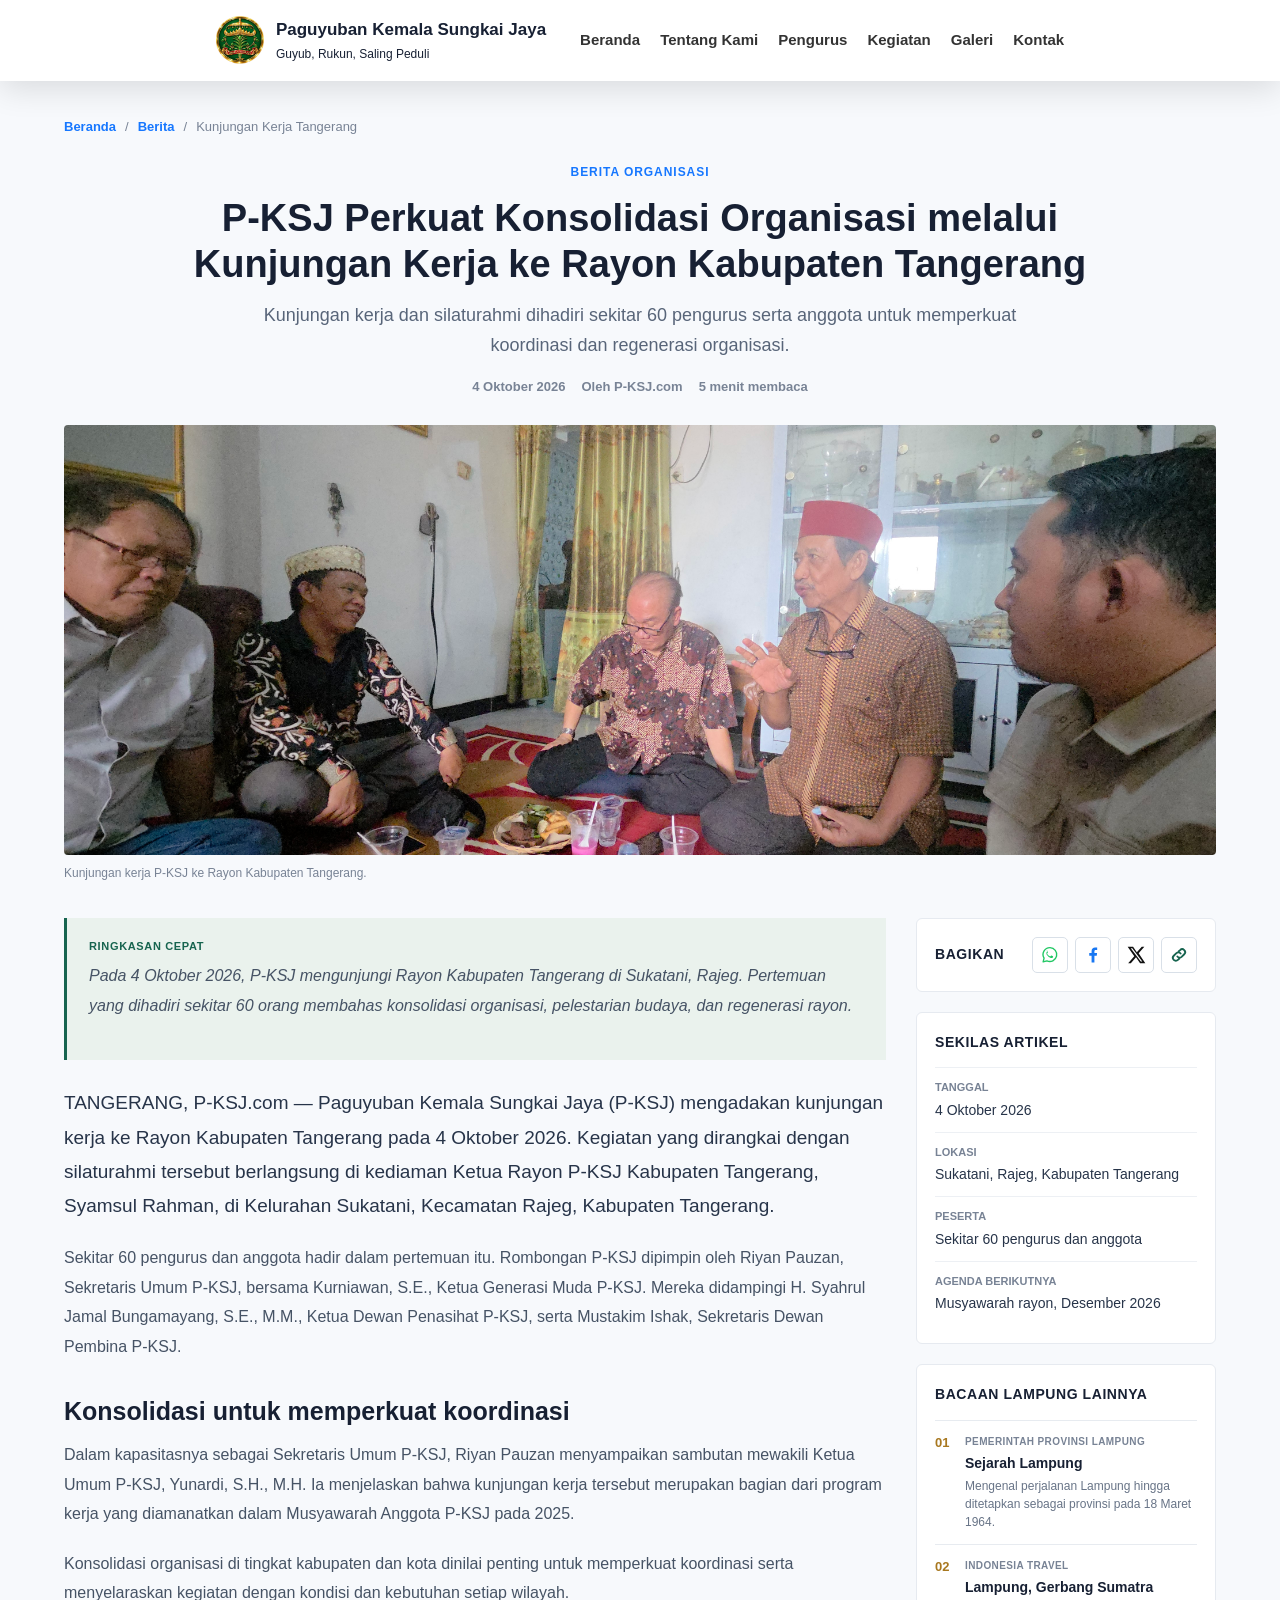
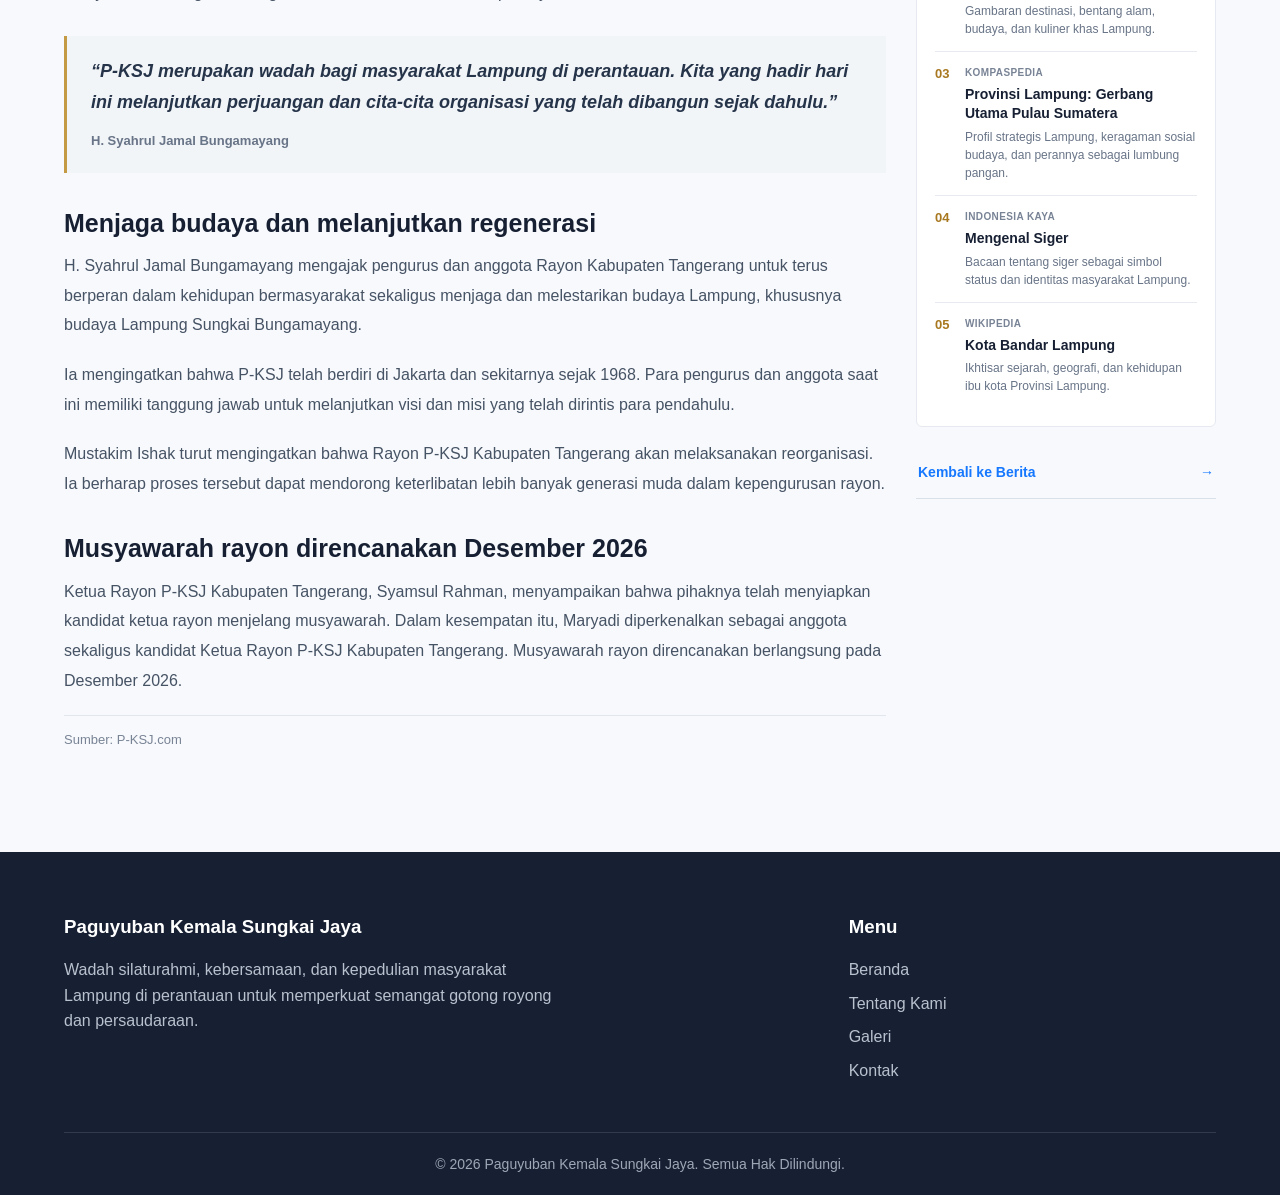
==== commit 1285bf53: "foto artikel" ====
--- a/berita-detail.html
+++ b/berita-detail.html
@@ -16,7 +16,7 @@
     <meta name="author" content="Paguyuban Kemala Sungkai Jaya">
 
     <link rel="icon" type="image/png" href="assets/images/logo.png?v=20261005-1">
-    <link rel="stylesheet" href="style.css?v=20261007-6">
+    <link rel="stylesheet" href="style.css?v=20261007-2">
 </head>
 
 <body>
@@ -104,7 +104,7 @@
             </header>
 
             <figure class="article-cover">
-                <img src="assets/images/galeri-1.jpg"
+                <img src="assets/images/artikel.jpg"
                     alt="Pengurus dan anggota P-KSJ dalam kunjungan kerja ke Kabupaten Tangerang">
                 <figcaption>Kunjungan kerja P-KSJ ke Rayon Kabupaten Tangerang.</figcaption>
             </figure>
@@ -401,6 +401,74 @@
                 shareStatus.textContent = 'Salin tautan dari bilah alamat browser';
             }
         });
+
+        (() => {
+            if (window.matchMedia('(prefers-reduced-motion: reduce)').matches) return;
+
+            const revealTargets = document.querySelectorAll(
+                '.article-breadcrumb, .article-heading, .article-cover, ' +
+                '.article-summary, .article-body > p, .article-body > h2, ' +
+                '.article-quote, .article-sidebar > *'
+            );
+
+            if (!revealTargets.length) return;
+
+            const siblingGroups = new Map();
+            revealTargets.forEach((element) => {
+                const siblings = siblingGroups.get(element.parentElement) || [];
+                siblings.push(element);
+                siblingGroups.set(element.parentElement, siblings);
+                element.classList.add('scroll-reveal');
+            });
+
+            siblingGroups.forEach((siblings) => {
+                siblings.forEach((element, index) => {
+                    element.style.setProperty('--reveal-delay', `${Math.min(index * 75, 300)}ms`);
+                });
+            });
+
+            const pendingTargets = new Set(revealTargets);
+            let observer;
+            let frameId = 0;
+            let fallbackTimer = 0;
+
+            function reveal(element) {
+                element.classList.add('is-visible');
+                pendingTargets.delete(element);
+                observer?.unobserve(element);
+            }
+
+            if ('IntersectionObserver' in window) {
+                observer = new IntersectionObserver((entries) => {
+                    entries.forEach((entry) => {
+                        if (entry.isIntersecting) reveal(entry.target);
+                    });
+                }, { threshold: 0.12, rootMargin: '0px 0px -36px 0px' });
+
+                revealTargets.forEach((element) => observer.observe(element));
+            }
+
+            function checkVisibleTargets() {
+                if (frameId) cancelAnimationFrame(frameId);
+                frameId = 0;
+                window.clearTimeout(fallbackTimer);
+                fallbackTimer = 0;
+                for (const element of pendingTargets) {
+                    const rect = element.getBoundingClientRect();
+                    if (rect.top < window.innerHeight - 36 && rect.bottom > 36) reveal(element);
+                }
+            }
+
+            function scheduleVisibilityCheck() {
+                if (frameId || fallbackTimer) return;
+                frameId = requestAnimationFrame(checkVisibleTargets);
+                fallbackTimer = window.setTimeout(checkVisibleTargets, 120);
+            }
+
+            window.addEventListener('scroll', scheduleVisibilityCheck, { passive: true });
+            window.addEventListener('resize', scheduleVisibilityCheck, { passive: true });
+            scheduleVisibilityCheck();
+        })();
     </script>
 
 </body>
--- a/style.css
+++ b/style.css
@@ -37,6 +37,27 @@
     width: 90%;
     max-width: 1200px;
     margin: 0 auto;
+}
+
+.scroll-reveal {
+    opacity: 0;
+    transform: translateY(18px);
+    transition: opacity 0.65s ease, transform 0.65s cubic-bezier(0.2, 0.65, 0.3, 1);
+    transition-delay: var(--reveal-delay, 0ms);
+}
+
+.scroll-reveal.is-visible {
+    opacity: 1;
+    transform: none;
+}
+
+@media (prefers-reduced-motion: reduce) {
+    .scroll-reveal,
+    .scroll-reveal.is-visible {
+        opacity: 1;
+        transform: none;
+        transition: none;
+    }
 }
 
 .scroll-progress {
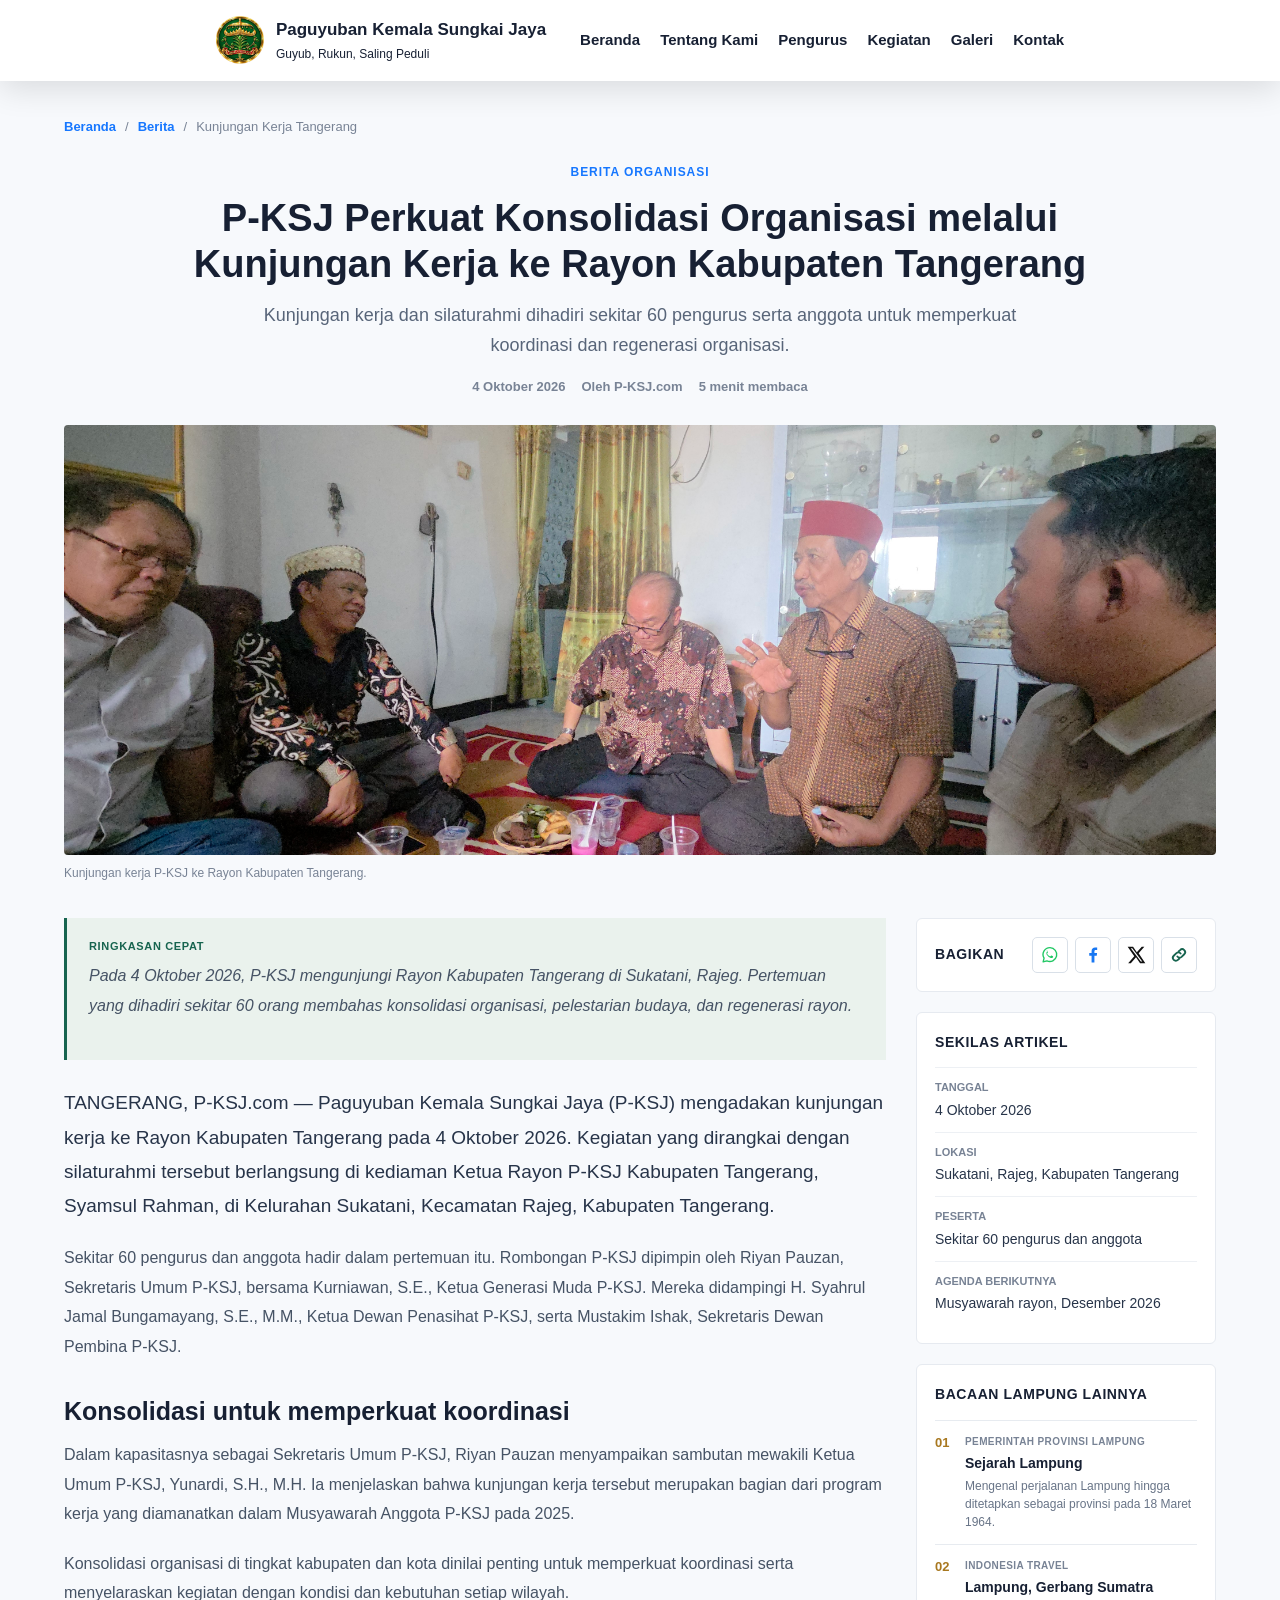
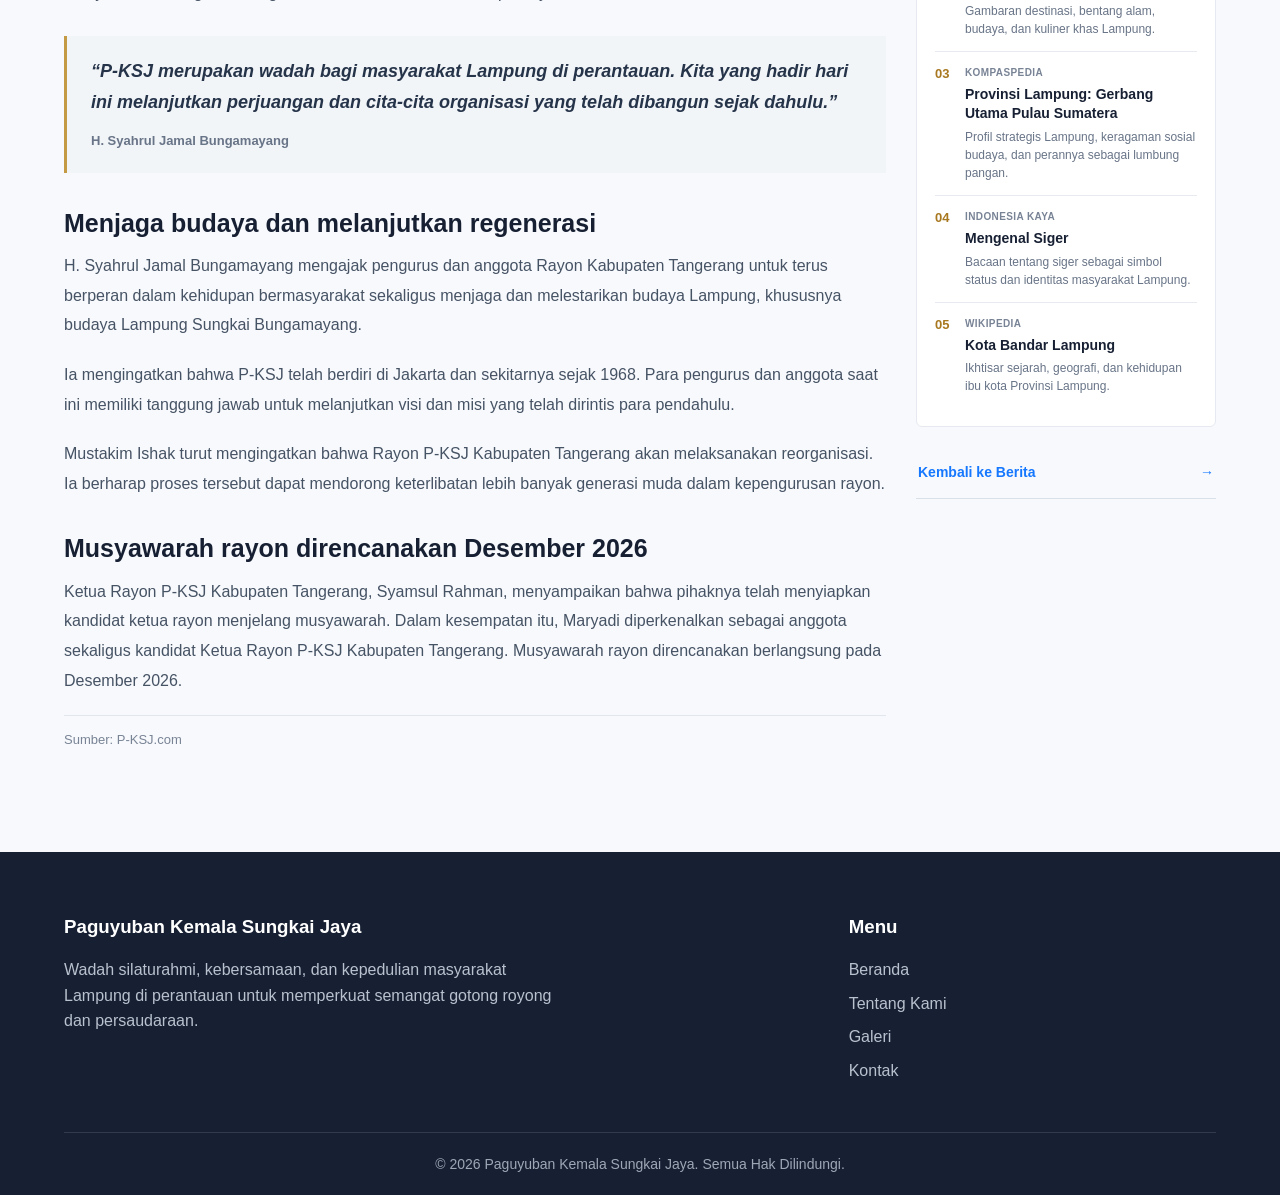
==== commit 7e86434f: "optimasi loading web" ====
--- a/berita-detail.html
+++ b/berita-detail.html
@@ -305,171 +305,7 @@
         </div>
 
     </footer>
-
-    <script>
-        const menuToggle = document.querySelector('.menu-toggle');
-        const navbar = document.querySelector('.navbar');
-        const navLinks = document.querySelectorAll('.nav-menu a');
-
-        if (menuToggle && navbar) {
-            menuToggle.addEventListener('click', () => {
-                const isOpen = navbar.classList.toggle('active');
-                menuToggle.setAttribute('aria-expanded', String(isOpen));
-                menuToggle.textContent = isOpen ? '✕' : '☰';
-            });
-
-            navLinks.forEach((link) => {
-                link.addEventListener('click', () => {
-                    if (window.innerWidth <= 768) {
-                        navbar.classList.remove('active');
-                        menuToggle.setAttribute('aria-expanded', 'false');
-                        menuToggle.textContent = '☰';
-                    }
-                });
-            });
-        }
-
-        const yearNode = document.getElementById('year');
-        if (yearNode) {
-            yearNode.textContent = new Date().getFullYear();
-        }
-
-        const shareTitle = encodeURIComponent(document.querySelector('.article-heading h1').textContent.trim());
-        const shareUrl = encodeURIComponent(window.location.href);
-        document.querySelector('[data-share="whatsapp"]').href = `https://wa.me/?text=${shareTitle}%20${shareUrl}`;
-        document.querySelector('[data-share="facebook"]').href = `https://www.facebook.com/sharer/sharer.php?u=${shareUrl}`;
-        document.querySelector('[data-share="x"]').href = `https://x.com/intent/post?text=${shareTitle}&url=${shareUrl}`;
-
-        const copyButton = document.querySelector('.share-copy');
-        const shareStatus = document.querySelector('.share-status');
-        const shareActions = document.querySelector('.share-actions');
-        const shareButtons = document.querySelectorAll('.share-actions a, .share-copy');
-        const shareColors = {
-            'share-whatsapp': '#20c763',
-            'share-facebook': '#1877f2',
-            'share-x': '#111111',
-            'share-copy': '#17644f'
-        };
-
-        function setShareButtonActive(button, isActive) {
-            const colorClass = [...button.classList].find((className) => shareColors[className]);
-            if (!colorClass) return;
-
-            if (isActive) {
-                const color = shareColors[colorClass];
-                button.style.setProperty('background-color', color, 'important');
-                button.style.setProperty('border-color', color, 'important');
-                button.style.setProperty('color', '#ffffff', 'important');
-                button.style.setProperty('transform', 'translateY(-2px)', 'important');
-            } else {
-                button.style.removeProperty('background-color');
-                button.style.removeProperty('border-color');
-                button.style.removeProperty('color');
-                button.style.removeProperty('transform');
-            }
-        }
-
-        shareActions.addEventListener('pointerover', (event) => {
-            const button = event.target.closest('.share-actions a, .share-copy');
-            if (button && shareActions.contains(button)) setShareButtonActive(button, true);
-        });
-
-        shareActions.addEventListener('pointerout', (event) => {
-            const button = event.target.closest('.share-actions a, .share-copy');
-            if (button && shareActions.contains(button) && !button.contains(event.relatedTarget)) {
-                setShareButtonActive(button, false);
-            }
-        });
-
-        shareActions.addEventListener('focusin', (event) => {
-            const button = event.target.closest('.share-actions a, .share-copy');
-            if (button && shareActions.contains(button)) setShareButtonActive(button, true);
-        });
-
-        shareActions.addEventListener('focusout', (event) => {
-            const button = event.target.closest('.share-actions a, .share-copy');
-            if (button && shareActions.contains(button) && !button.contains(event.relatedTarget)) {
-                setShareButtonActive(button, false);
-            }
-        });
-
-        copyButton.addEventListener('click', async () => {
-            try {
-                await navigator.clipboard.writeText(window.location.href);
-                shareStatus.textContent = 'Tautan tersalin';
-            } catch {
-                shareStatus.textContent = 'Salin tautan dari bilah alamat browser';
-            }
-        });
-
-        (() => {
-            if (window.matchMedia('(prefers-reduced-motion: reduce)').matches) return;
-
-            const revealTargets = document.querySelectorAll(
-                '.article-breadcrumb, .article-heading, .article-cover, ' +
-                '.article-summary, .article-body > p, .article-body > h2, ' +
-                '.article-quote, .article-sidebar > *'
-            );
-
-            if (!revealTargets.length) return;
-
-            const siblingGroups = new Map();
-            revealTargets.forEach((element) => {
-                const siblings = siblingGroups.get(element.parentElement) || [];
-                siblings.push(element);
-                siblingGroups.set(element.parentElement, siblings);
-                element.classList.add('scroll-reveal');
-            });
-
-            siblingGroups.forEach((siblings) => {
-                siblings.forEach((element, index) => {
-                    element.style.setProperty('--reveal-delay', `${Math.min(index * 75, 300)}ms`);
-                });
-            });
-
-            const pendingTargets = new Set(revealTargets);
-            let observer;
-            let frameId = 0;
-            let fallbackTimer = 0;
-
-            function reveal(element) {
-                element.classList.add('is-visible');
-                pendingTargets.delete(element);
-                observer?.unobserve(element);
-            }
-
-            if ('IntersectionObserver' in window) {
-                observer = new IntersectionObserver((entries) => {
-                    entries.forEach((entry) => {
-                        if (entry.isIntersecting) reveal(entry.target);
-                    });
-                }, { threshold: 0.12, rootMargin: '0px 0px -36px 0px' });
-
-                revealTargets.forEach((element) => observer.observe(element));
-            }
-
-            function checkVisibleTargets() {
-                if (frameId) cancelAnimationFrame(frameId);
-                frameId = 0;
-                window.clearTimeout(fallbackTimer);
-                fallbackTimer = 0;
-                for (const element of pendingTargets) {
-                    const rect = element.getBoundingClientRect();
-                    if (rect.top < window.innerHeight - 36 && rect.bottom > 36) reveal(element);
-                }
-            }
-
-            function scheduleVisibilityCheck() {
-                if (frameId || fallbackTimer) return;
-                frameId = requestAnimationFrame(checkVisibleTargets);
-                fallbackTimer = window.setTimeout(checkVisibleTargets, 120);
-            }
-
-            window.addEventListener('scroll', scheduleVisibilityCheck, { passive: true });
-            window.addEventListener('resize', scheduleVisibilityCheck, { passive: true });
-            scheduleVisibilityCheck();
-        })();
-    </script>
+    <script src="script.js"></script>
 
 </body>
 
